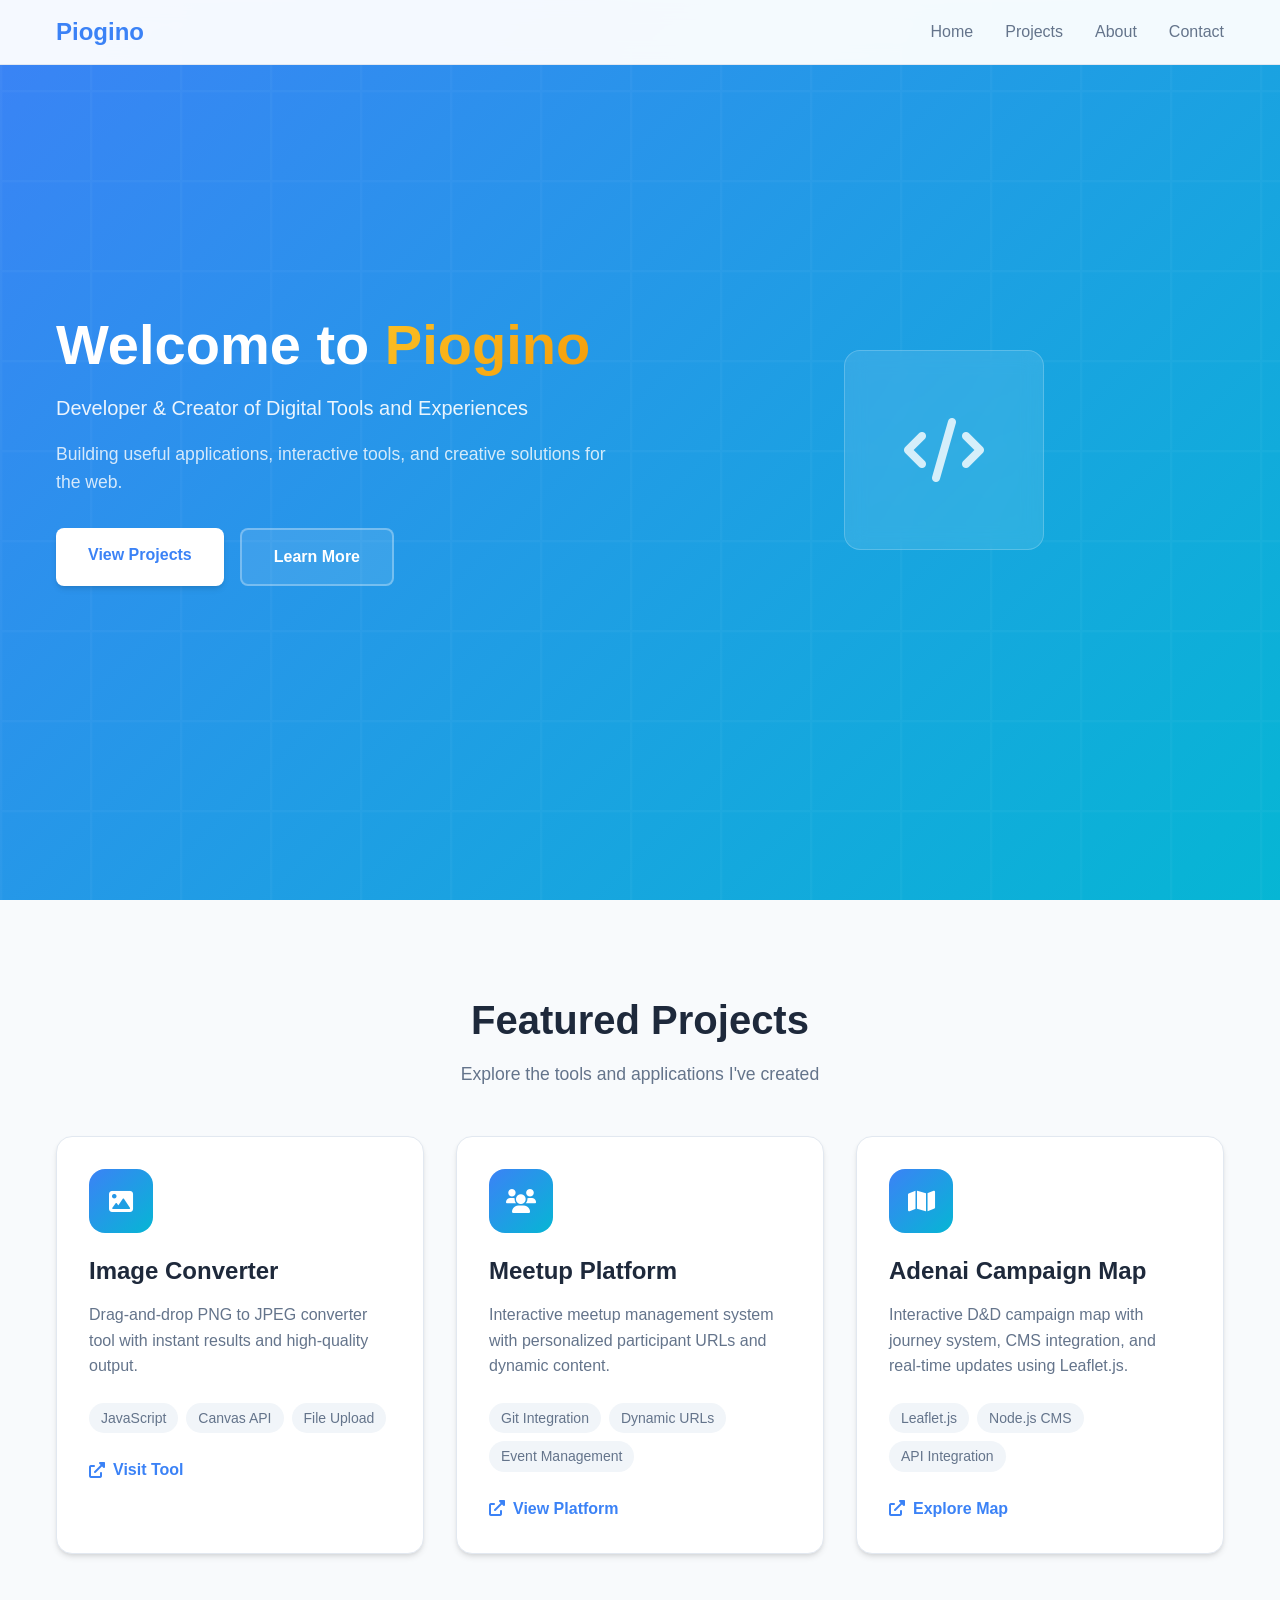
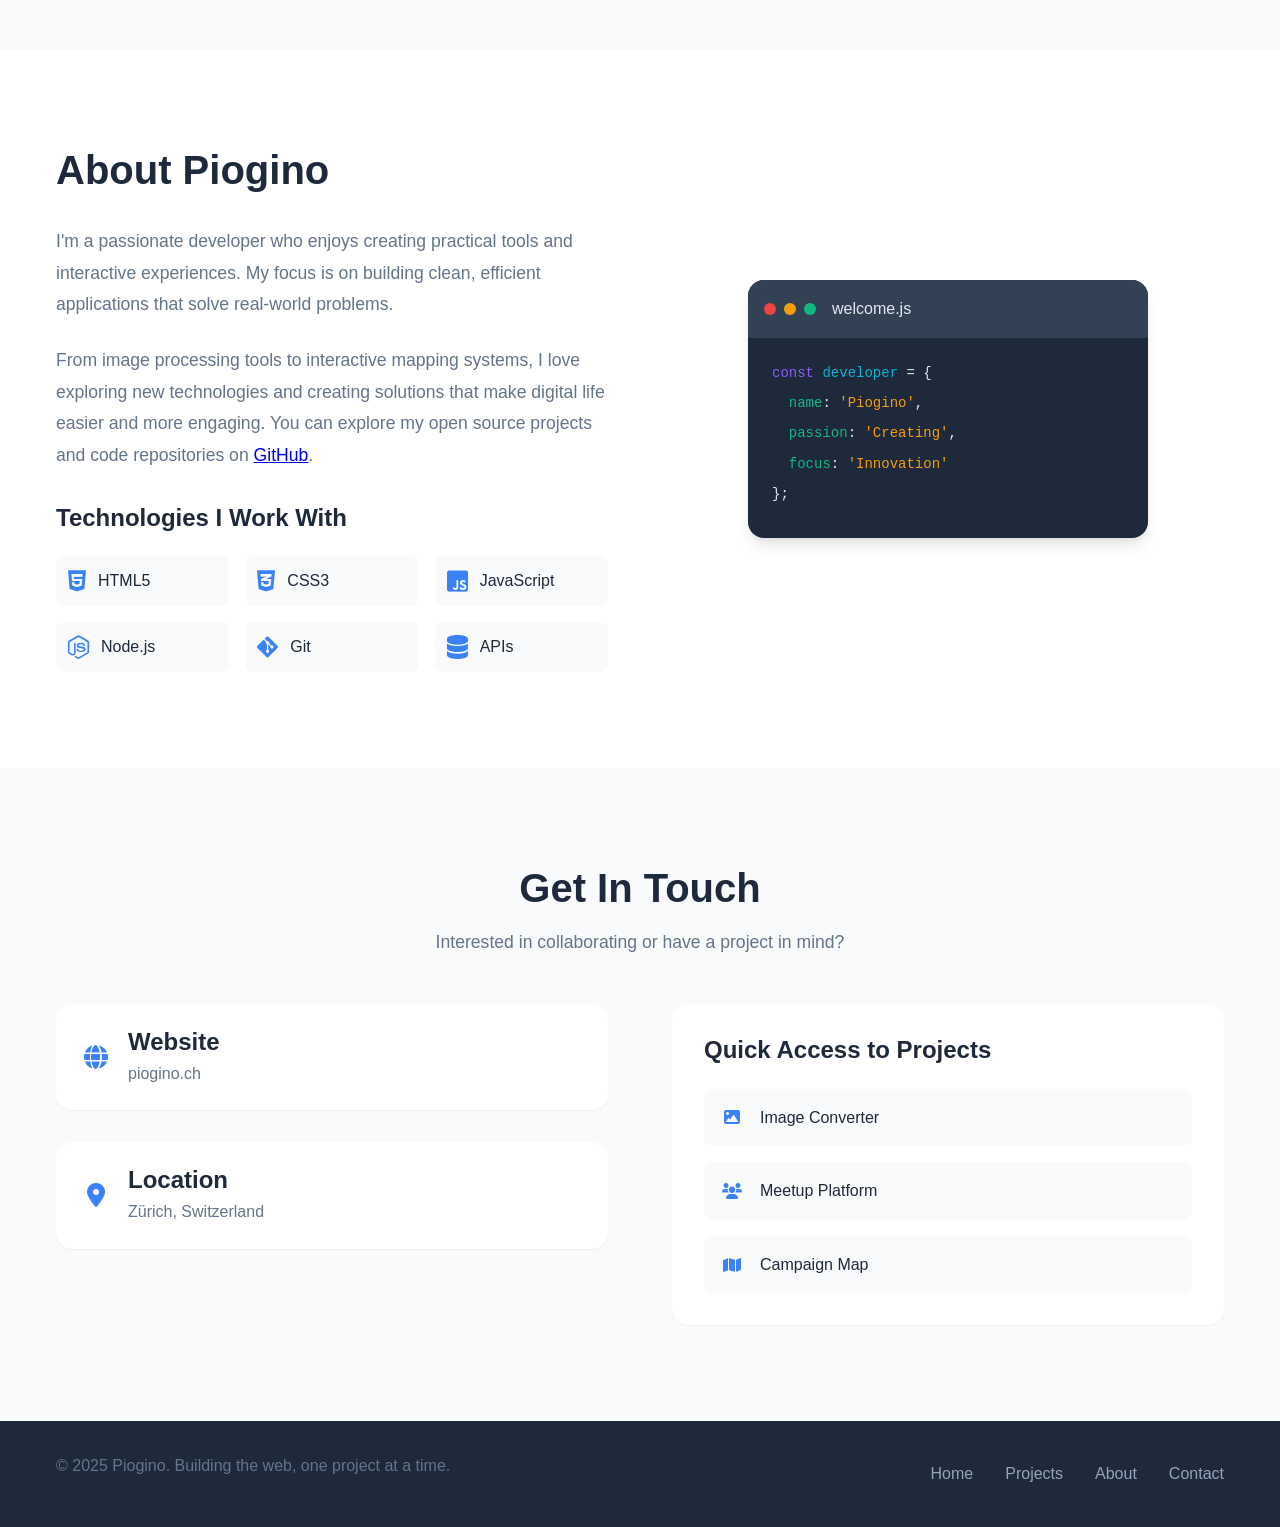
==== index.html @ 2c54a29f "Add initial personal portfolio website Added index.html, style.css, and scripts.js to create a respo" ====
<!DOCTYPE html>
<html lang="en">
<head>
    <meta charset="UTF-8">
    <meta name="viewport" content="width=device-width, initial-scale=1.0">
    <title>Piogino - Developer & Creator</title>
    <link rel="stylesheet" href="style.css">
    <link href="https://cdnjs.cloudflare.com/ajax/libs/font-awesome/6.0.0/css/all.min.css" rel="stylesheet">
</head>
<body>
    <!-- Navigation -->
    <nav class="navbar">
        <div class="nav-container">
            <div class="nav-logo">
                <a href="#home">Piogino</a>
            </div>
            <div class="nav-menu" id="nav-menu">
                <a href="#home" class="nav-link">Home</a>
                <a href="#projects" class="nav-link">Projects</a>
                <a href="#about" class="nav-link">About</a>
                <a href="#contact" class="nav-link">Contact</a>
            </div>
            <div class="nav-toggle" id="nav-toggle">
                <span class="bar"></span>
                <span class="bar"></span>
                <span class="bar"></span>
            </div>
        </div>
    </nav>

    <!-- Hero Section -->
    <section id="home" class="hero">
        <div class="hero-container">
            <div class="hero-content">
                <h1 class="hero-title">
                    Welcome to <span class="highlight">Piogino</span>
                </h1>
                <p class="hero-subtitle">
                    Developer & Creator of Digital Tools and Experiences
                </p>
                <p class="hero-description">
                    Building useful applications, interactive tools, and creative solutions for the web.
                </p>
                <div class="hero-buttons">
                    <a href="#projects" class="btn-primary">View Projects</a>
                    <a href="#about" class="btn-secondary">Learn More</a>
                </div>
            </div>
            <div class="hero-visual">
                <div class="floating-card">
                    <i class="fas fa-code"></i>
                </div>
            </div>
        </div>
    </section>

    <!-- Projects Section -->
    <section id="projects" class="projects">
        <div class="container">
            <h2 class="section-title">Featured Projects</h2>
            <p class="section-subtitle">Explore the tools and applications I've created</p>
            
            <div class="projects-grid">
                <!-- Image Converter -->
                <div class="project-card">
                    <div class="project-icon">
                        <i class="fas fa-image"></i>
                    </div>
                    <h3>Image Converter</h3>
                    <p>Drag-and-drop PNG to JPEG converter tool with instant results and high-quality output.</p>
                    <div class="project-tags">
                        <span class="tag">JavaScript</span>
                        <span class="tag">Canvas API</span>
                        <span class="tag">File Upload</span>
                    </div>
                    <div class="project-links">
                        <a href="https://converter.piogino.ch" target="_blank" class="project-link">
                            <i class="fas fa-external-link-alt"></i> Visit Tool
                        </a>
                    </div>
                </div>

                <!-- Meetup Platform -->
                <div class="project-card">
                    <div class="project-icon">
                        <i class="fas fa-users"></i>
                    </div>
                    <h3>Meetup Platform</h3>
                    <p>Interactive meetup management system with personalized participant URLs and dynamic content.</p>
                    <div class="project-tags">
                        <span class="tag">Git Integration</span>
                        <span class="tag">Dynamic URLs</span>
                        <span class="tag">Event Management</span>
                    </div>
                    <div class="project-links">
                        <a href="https://meetup.piogino.ch" target="_blank" class="project-link">
                            <i class="fas fa-external-link-alt"></i> View Platform
                        </a>
                    </div>
                </div>

                <!-- D&D Campaign Map -->
                <div class="project-card">
                    <div class="project-icon">
                        <i class="fas fa-map"></i>
                    </div>
                    <h3>Adenai Campaign Map</h3>
                    <p>Interactive D&D campaign map with journey system, CMS integration, and real-time updates using Leaflet.js.</p>
                    <div class="project-tags">
                        <span class="tag">Leaflet.js</span>
                        <span class="tag">Node.js CMS</span>
                        <span class="tag">API Integration</span>
                    </div>
                    <div class="project-links">
                        <a href="https://adenai.piogino.ch" target="_blank" class="project-link">
                            <i class="fas fa-external-link-alt"></i> Explore Map
                        </a>
                    </div>
                </div>
            </div>
        </div>
    </section>

    <!-- About Section -->
    <section id="about" class="about">
        <div class="container">
            <div class="about-content">
                <div class="about-text">
                    <h2>About Piogino</h2>
                    <p>
                        I'm a passionate developer who enjoys creating practical tools and interactive experiences. 
                        My focus is on building clean, efficient applications that solve real-world problems.
                    </p>
                    <p>
                        From image processing tools to interactive mapping systems, I love exploring new technologies 
                        and creating solutions that make digital life easier and more engaging. You can explore my 
                        open source projects and code repositories on <a href="https://github.com/piosteiner" target="_blank" class="inline-link">GitHub</a>.
                    </p>
                    
                    <div class="skills">
                        <h3>Technologies I Work With</h3>
                        <div class="skills-grid">
                            <div class="skill-item">
                                <i class="fab fa-html5"></i>
                                <span>HTML5</span>
                            </div>
                            <div class="skill-item">
                                <i class="fab fa-css3-alt"></i>
                                <span>CSS3</span>
                            </div>
                            <div class="skill-item">
                                <i class="fab fa-js-square"></i>
                                <span>JavaScript</span>
                            </div>
                            <div class="skill-item">
                                <i class="fab fa-node-js"></i>
                                <span>Node.js</span>
                            </div>
                            <div class="skill-item">
                                <i class="fab fa-git-alt"></i>
                                <span>Git</span>
                            </div>
                            <div class="skill-item">
                                <i class="fas fa-database"></i>
                                <span>APIs</span>
                            </div>
                        </div>
                    </div>
                </div>
                <div class="about-visual">
                    <div class="code-preview">
                        <div class="code-header">
                            <div class="code-dots">
                                <span></span>
                                <span></span>
                                <span></span>
                            </div>
                            <div class="code-title">welcome.js</div>
                        </div>
                        <div class="code-content">
                            <div class="code-line">
                                <span class="code-keyword">const</span> 
                                <span class="code-variable">developer</span> = {
                            </div>
                            <div class="code-line">
                                &nbsp;&nbsp;<span class="code-property">name</span>: <span class="code-string">'Piogino'</span>,
                            </div>
                            <div class="code-line">
                                &nbsp;&nbsp;<span class="code-property">passion</span>: <span class="code-string">'Creating'</span>,
                            </div>
                            <div class="code-line">
                                &nbsp;&nbsp;<span class="code-property">focus</span>: <span class="code-string">'Innovation'</span>
                            </div>
                            <div class="code-line">
                                };
                            </div>
                        </div>
                    </div>
                </div>
            </div>
        </div>
    </section>

    <!-- Contact Section -->
    <section id="contact" class="contact">
        <div class="container">
            <h2 class="section-title">Get In Touch</h2>
            <p class="section-subtitle">Interested in collaborating or have a project in mind?</p>
            
            <div class="contact-content">
                <div class="contact-info">
                    <div class="contact-item">
                        <i class="fas fa-globe"></i>
                        <div>
                            <h3>Website</h3>
                            <p>piogino.ch</p>
                        </div>
                    </div>
                    <div class="contact-item">
                        <i class="fas fa-map-marker-alt"></i>
                        <div>
                            <h3>Location</h3>
                            <p>Zürich, Switzerland</p>
                        </div>
                    </div>
                </div>
                
                <div class="project-showcase">
                    <h3>Quick Access to Projects</h3>
                    <div class="quick-links">
                        <a href="https://converter.piogino.ch" target="_blank" class="quick-link">
                            <i class="fas fa-image"></i>
                            Image Converter
                        </a>
                        <a href="https://meetup.piogino.ch" target="_blank" class="quick-link">
                            <i class="fas fa-users"></i>
                            Meetup Platform
                        </a>
                        <a href="https://adenai.piogino.ch" target="_blank" class="quick-link">
                            <i class="fas fa-map"></i>
                            Campaign Map
                        </a>
                    </div>
                </div>
            </div>
        </div>
    </section>

    <!-- Footer -->
    <footer class="footer">
        <div class="container">
            <div class="footer-content">
                <div class="footer-text">
                    <p>&copy; 2025 Piogino. Building the web, one project at a time.</p>
                </div>
                <div class="footer-links">
                    <a href="#home">Home</a>
                    <a href="#projects">Projects</a>
                    <a href="#about">About</a>
                    <a href="#contact">Contact</a>
                </div>
            </div>
        </div>
    </footer>

    <script src="script.js"></script>
</body>
</html>
---- style.css ----
/* Reset and Base Styles */
* {
    margin: 0;
    padding: 0;
    box-sizing: border-box;
}

:root {
    --primary-color: #3b82f6;
    --primary-dark: #2563eb;
    --secondary-color: #64748b;
    --accent-color: #06b6d4;
    --text-primary: #1e293b;
    --text-secondary: #64748b;
    --text-light: #94a3b8;
    --bg-primary: #ffffff;
    --bg-secondary: #f8fafc;
    --bg-accent: #f1f5f9;
    --border-color: #e2e8f0;
    --shadow-sm: 0 1px 2px 0 rgb(0 0 0 / 0.05);
    --shadow-md: 0 4px 6px -1px rgb(0 0 0 / 0.1), 0 2px 4px -2px rgb(0 0 0 / 0.1);
    --shadow-lg: 0 10px 15px -3px rgb(0 0 0 / 0.1), 0 4px 6px -4px rgb(0 0 0 / 0.1);
    --gradient-primary: linear-gradient(135deg, #3b82f6, #06b6d4);
    --gradient-card: linear-gradient(135deg, #f8fafc, #ffffff);
}

body {
    font-family: 'Inter', -apple-system, BlinkMacSystemFont, 'Segoe UI', Roboto, sans-serif;
    line-height: 1.6;
    color: var(--text-primary);
    background-color: var(--bg-primary);
}

.container {
    max-width: 1200px;
    margin: 0 auto;
    padding: 0 1rem;
}

/* Typography */
h1, h2, h3 {
    font-weight: 700;
    line-height: 1.2;
}

h1 {
    font-size: 3rem;
    margin-bottom: 1rem;
}

h2 {
    font-size: 2.5rem;
    margin-bottom: 0.75rem;
}

h3 {
    font-size: 1.5rem;
    margin-bottom: 0.5rem;
}

p {
    color: var(--text-secondary);
    margin-bottom: 1rem;
}

/* Navigation */
.navbar {
    position: fixed;
    top: 0;
    width: 100%;
    background: rgba(255, 255, 255, 0.95);
    backdrop-filter: blur(10px);
    border-bottom: 1px solid var(--border-color);
    z-index: 1000;
    transition: all 0.3s ease;
}

.nav-container {
    max-width: 1200px;
    margin: 0 auto;
    padding: 0 1rem;
    display: flex;
    justify-content: space-between;
    align-items: center;
    height: 4rem;
}

.nav-logo a {
    font-size: 1.5rem;
    font-weight: 700;
    color: var(--primary-color);
    text-decoration: none;
}

.nav-menu {
    display: flex;
    gap: 2rem;
}

.nav-link {
    color: var(--text-secondary);
    text-decoration: none;
    font-weight: 500;
    transition: color 0.3s ease;
    position: relative;
}

.nav-link:hover {
    color: var(--primary-color);
}

.nav-link::after {
    content: '';
    position: absolute;
    bottom: -0.5rem;
    left: 0;
    width: 0;
    height: 2px;
    background: var(--primary-color);
    transition: width 0.3s ease;
}

.nav-link:hover::after {
    width: 100%;
}

.nav-toggle {
    display: none;
    flex-direction: column;
    cursor: pointer;
}

.bar {
    width: 25px;
    height: 3px;
    background: var(--text-primary);
    margin: 3px 0;
    transition: 0.3s;
}

/* Hero Section */
.hero {
    min-height: 100vh;
    display: flex;
    align-items: center;
    background: var(--gradient-primary);
    color: white;
    overflow: hidden;
    position: relative;
}

.hero::before {
    content: '';
    position: absolute;
    top: 0;
    left: 0;
    right: 0;
    bottom: 0;
    background: url('data:image/svg+xml,<svg xmlns="http://www.w3.org/2000/svg" viewBox="0 0 100 100"><defs><pattern id="grid" width="10" height="10" patternUnits="userSpaceOnUse"><path d="M 10 0 L 0 0 0 10" fill="none" stroke="rgba(255,255,255,0.1)" stroke-width="0.5"/></pattern></defs><rect width="100" height="100" fill="url(%23grid)"/></svg>');
    opacity: 0.3;
}

.hero-container {
    max-width: 1200px;
    margin: 0 auto;
    padding: 0 1rem;
    display: grid;
    grid-template-columns: 1fr 1fr;
    gap: 3rem;
    align-items: center;
    position: relative;
    z-index: 1;
}

.hero-content {
    animation: slideInLeft 1s ease-out;
}

.hero-title {
    font-size: 3.5rem;
    margin-bottom: 1rem;
    line-height: 1.1;
}

.highlight {
    background: linear-gradient(135deg, #fbbf24, #f59e0b);
    -webkit-background-clip: text;
    -webkit-text-fill-color: transparent;
    background-clip: text;
}

.hero-subtitle {
    font-size: 1.25rem;
    margin-bottom: 1rem;
    color: rgba(255, 255, 255, 0.9);
}

.hero-description {
    font-size: 1.1rem;
    margin-bottom: 2rem;
    color: rgba(255, 255, 255, 0.8);
}

.hero-buttons {
    display: flex;
    gap: 1rem;
    flex-wrap: wrap;
}

.btn-primary,
.btn-secondary {
    padding: 0.875rem 2rem;
    border-radius: 0.5rem;
    text-decoration: none;
    font-weight: 600;
    transition: all 0.3s ease;
    display: inline-block;
}

.btn-primary {
    background: white;
    color: var(--primary-color);
    box-shadow: var(--shadow-md);
}

.btn-primary:hover {
    transform: translateY(-2px);
    box-shadow: var(--shadow-lg);
}

.btn-secondary {
    background: rgba(255, 255, 255, 0.1);
    color: white;
    border: 2px solid rgba(255, 255, 255, 0.3);
}

.btn-secondary:hover {
    background: rgba(255, 255, 255, 0.2);
    border-color: rgba(255, 255, 255, 0.5);
}

.hero-visual {
    display: flex;
    justify-content: center;
    align-items: center;
    animation: slideInRight 1s ease-out;
}

.floating-card {
    width: 200px;
    height: 200px;
    background: rgba(255, 255, 255, 0.1);
    border-radius: 1rem;
    display: flex;
    align-items: center;
    justify-content: center;
    backdrop-filter: blur(10px);
    border: 1px solid rgba(255, 255, 255, 0.2);
    animation: float 3s ease-in-out infinite;
}

.floating-card i {
    font-size: 4rem;
    color: rgba(255, 255, 255, 0.8);
}

/* Projects Section */
.projects {
    padding: 6rem 0;
    background: var(--bg-secondary);
}

.section-title {
    text-align: center;
    color: var(--text-primary);
    margin-bottom: 1rem;
}

.section-subtitle {
    text-align: center;
    font-size: 1.1rem;
    color: var(--text-secondary);
    margin-bottom: 3rem;
}

.projects-grid {
    display: grid;
    grid-template-columns: repeat(auto-fit, minmax(350px, 1fr));
    gap: 2rem;
    margin-top: 3rem;
}

.project-card {
    background: var(--bg-primary);
    border-radius: 1rem;
    padding: 2rem;
    box-shadow: var(--shadow-md);
    transition: all 0.3s ease;
    border: 1px solid var(--border-color);
}

.project-card:hover {
    transform: translateY(-5px);
    box-shadow: var(--shadow-lg);
}

.project-icon {
    width: 4rem;
    height: 4rem;
    background: var(--gradient-primary);
    border-radius: 1rem;
    display: flex;
    align-items: center;
    justify-content: center;
    margin-bottom: 1.5rem;
}

.project-icon i {
    font-size: 1.5rem;
    color: white;
}

.project-card h3 {
    color: var(--text-primary);
    margin-bottom: 1rem;
}

.project-card p {
    margin-bottom: 1.5rem;
    line-height: 1.6;
}

.project-tags {
    display: flex;
    flex-wrap: wrap;
    gap: 0.5rem;
    margin-bottom: 1.5rem;
}

.tag {
    background: var(--bg-accent);
    color: var(--text-secondary);
    padding: 0.25rem 0.75rem;
    border-radius: 1rem;
    font-size: 0.875rem;
    font-weight: 500;
}

.project-links {
    display: flex;
    gap: 1rem;
}

.project-link {
    color: var(--primary-color);
    text-decoration: none;
    font-weight: 600;
    display: flex;
    align-items: center;
    gap: 0.5rem;
    transition: color 0.3s ease;
}

.project-link:hover {
    color: var(--primary-dark);
}

/* About Section */
.about {
    padding: 6rem 0;
    background: var(--bg-primary);
}

.about-content {
    display: grid;
    grid-template-columns: 1fr 1fr;
    gap: 4rem;
    align-items: center;
}

.about-text h2 {
    color: var(--text-primary);
    margin-bottom: 2rem;
}

.about-text p {
    font-size: 1.1rem;
    line-height: 1.8;
    margin-bottom: 1.5rem;
}

.skills {
    margin-top: 2rem;
}

.skills h3 {
    color: var(--text-primary);
    margin-bottom: 1.5rem;
}

.skills-grid {
    display: grid;
    grid-template-columns: repeat(3, 1fr);
    gap: 1rem;
}

.skill-item {
    display: flex;
    align-items: center;
    gap: 0.75rem;
    padding: 0.75rem;
    background: var(--bg-secondary);
    border-radius: 0.5rem;
    transition: all 0.3s ease;
}

.skill-item:hover {
    background: var(--bg-accent);
    transform: translateY(-2px);
}

.skill-item i {
    font-size: 1.5rem;
    color: var(--primary-color);
}

.skill-item span {
    font-weight: 500;
    color: var(--text-primary);
}

.about-visual {
    display: flex;
    justify-content: center;
}

.code-preview {
    background: #1e293b;
    border-radius: 1rem;
    overflow: hidden;
    box-shadow: var(--shadow-lg);
    width: 100%;
    max-width: 400px;
}

.code-header {
    background: #334155;
    padding: 1rem;
    display: flex;
    align-items: center;
    gap: 1rem;
}

.code-dots {
    display: flex;
    gap: 0.5rem;
}

.code-dots span {
    width: 12px;
    height: 12px;
    border-radius: 50%;
    background: #64748b;
}

.code-dots span:nth-child(1) { background: #ef4444; }
.code-dots span:nth-child(2) { background: #f59e0b; }
.code-dots span:nth-child(3) { background: #10b981; }

.code-title {
    color: #e2e8f0;
    font-weight: 500;
}

.code-content {
    padding: 1.5rem;
    font-family: 'Monaco', 'Menlo', 'Ubuntu Mono', monospace;
    font-size: 0.875rem;
    line-height: 1.6;
}

.code-line {
    color: #e2e8f0;
    margin-bottom: 0.5rem;
}

.code-keyword { color: #8b5cf6; }
.code-variable { color: #06b6d4; }
.code-property { color: #10b981; }
.code-string { color: #f59e0b; }

/* Contact Section */
.contact {
    padding: 6rem 0;
    background: var(--bg-secondary);
}

.contact-content {
    display: grid;
    grid-template-columns: 1fr 1fr;
    gap: 4rem;
    margin-top: 3rem;
}

.contact-info {
    display: flex;
    flex-direction: column;
    gap: 2rem;
}

.contact-item {
    display: flex;
    align-items: center;
    gap: 1rem;
    padding: 1.5rem;
    background: var(--bg-primary);
    border-radius: 1rem;
    box-shadow: var(--shadow-sm);
}

.contact-item i {
    font-size: 1.5rem;
    color: var(--primary-color);
    width: 2rem;
    text-align: center;
}

.contact-item h3 {
    color: var(--text-primary);
    margin-bottom: 0.25rem;
}

.contact-item p {
    color: var(--text-secondary);
    margin: 0;
}

.project-showcase {
    background: var(--bg-primary);
    padding: 2rem;
    border-radius: 1rem;
    box-shadow: var(--shadow-sm);
}

.project-showcase h3 {
    color: var(--text-primary);
    margin-bottom: 1.5rem;
}

.quick-links {
    display: flex;
    flex-direction: column;
    gap: 1rem;
}

.quick-link {
    display: flex;
    align-items: center;
    gap: 1rem;
    padding: 1rem;
    background: var(--bg-secondary);
    border-radius: 0.5rem;
    text-decoration: none;
    color: var(--text-primary);
    font-weight: 500;
    transition: all 0.3s ease;
}

.quick-link:hover {
    background: var(--bg-accent);
    transform: translateX(5px);
}

.quick-link i {
    color: var(--primary-color);
    width: 1.5rem;
    text-align: center;
}

/* Footer */
.footer {
    background: var(--text-primary);
    color: white;
    padding: 2rem 0;
}

.footer-content {
    display: flex;
    justify-content: space-between;
    align-items: center;
    flex-wrap: wrap;
    gap: 1rem;
}

.footer-links {
    display: flex;
    gap: 2rem;
}

.footer-links a {
    color: var(--text-light);
    text-decoration: none;
    transition: color 0.3s ease;
}

.footer-links a:hover {
    color: white;
}

/* Animations */
@keyframes slideInLeft {
    from {
        opacity: 0;
        transform: translateX(-50px);
    }
    to {
        opacity: 1;
        transform: translateX(0);
    }
}

@keyframes slideInRight {
    from {
        opacity: 0;
        transform: translateX(50px);
    }
    to {
        opacity: 1;
        transform: translateX(0);
    }
}

@keyframes float {
    0%, 100% { transform: translateY(0px); }
    50% { transform: translateY(-20px); }
}

/* Responsive Design */
@media (max-width: 768px) {
    .nav-menu {
        position: fixed;
        left: -100%;
        top: 4rem;
        flex-direction: column;
        background-color: var(--bg-primary);
        width: 100%;
        text-align: center;
        transition: 0.3s;
        box-shadow: var(--shadow-md);
        padding: 2rem 0;
    }

    .nav-menu.active {
        left: 0;
    }

    .nav-toggle {
        display: flex;
    }

    .hero-container {
        grid-template-columns: 1fr;
        text-align: center;
        gap: 2rem;
    }

    .hero-title {
        font-size: 2.5rem;
    }

    .about-content {
        grid-template-columns: 1fr;
        gap: 2rem;
    }

    .contact-content {
        grid-template-columns: 1fr;
        gap: 2rem;
    }

    .skills-grid {
        grid-template-columns: repeat(2, 1fr);
    }

    .projects-grid {
        grid-template-columns: 1fr;
    }

    .footer-content {
        flex-direction: column;
        text-align: center;
    }

    h1 { font-size: 2rem; }
    h2 { font-size: 2rem; }
}

@media (max-width: 480px) {
    .hero-buttons {
        flex-direction: column;
        align-items: center;
    }

    .social-links {
        justify-content: center;
        margin-top: 1rem;
    }

    .btn-primary,
    .btn-secondary {
        width: 100%;
        text-align: center;
    }

    .skills-grid {
        grid-template-columns: 1fr;
    }
}
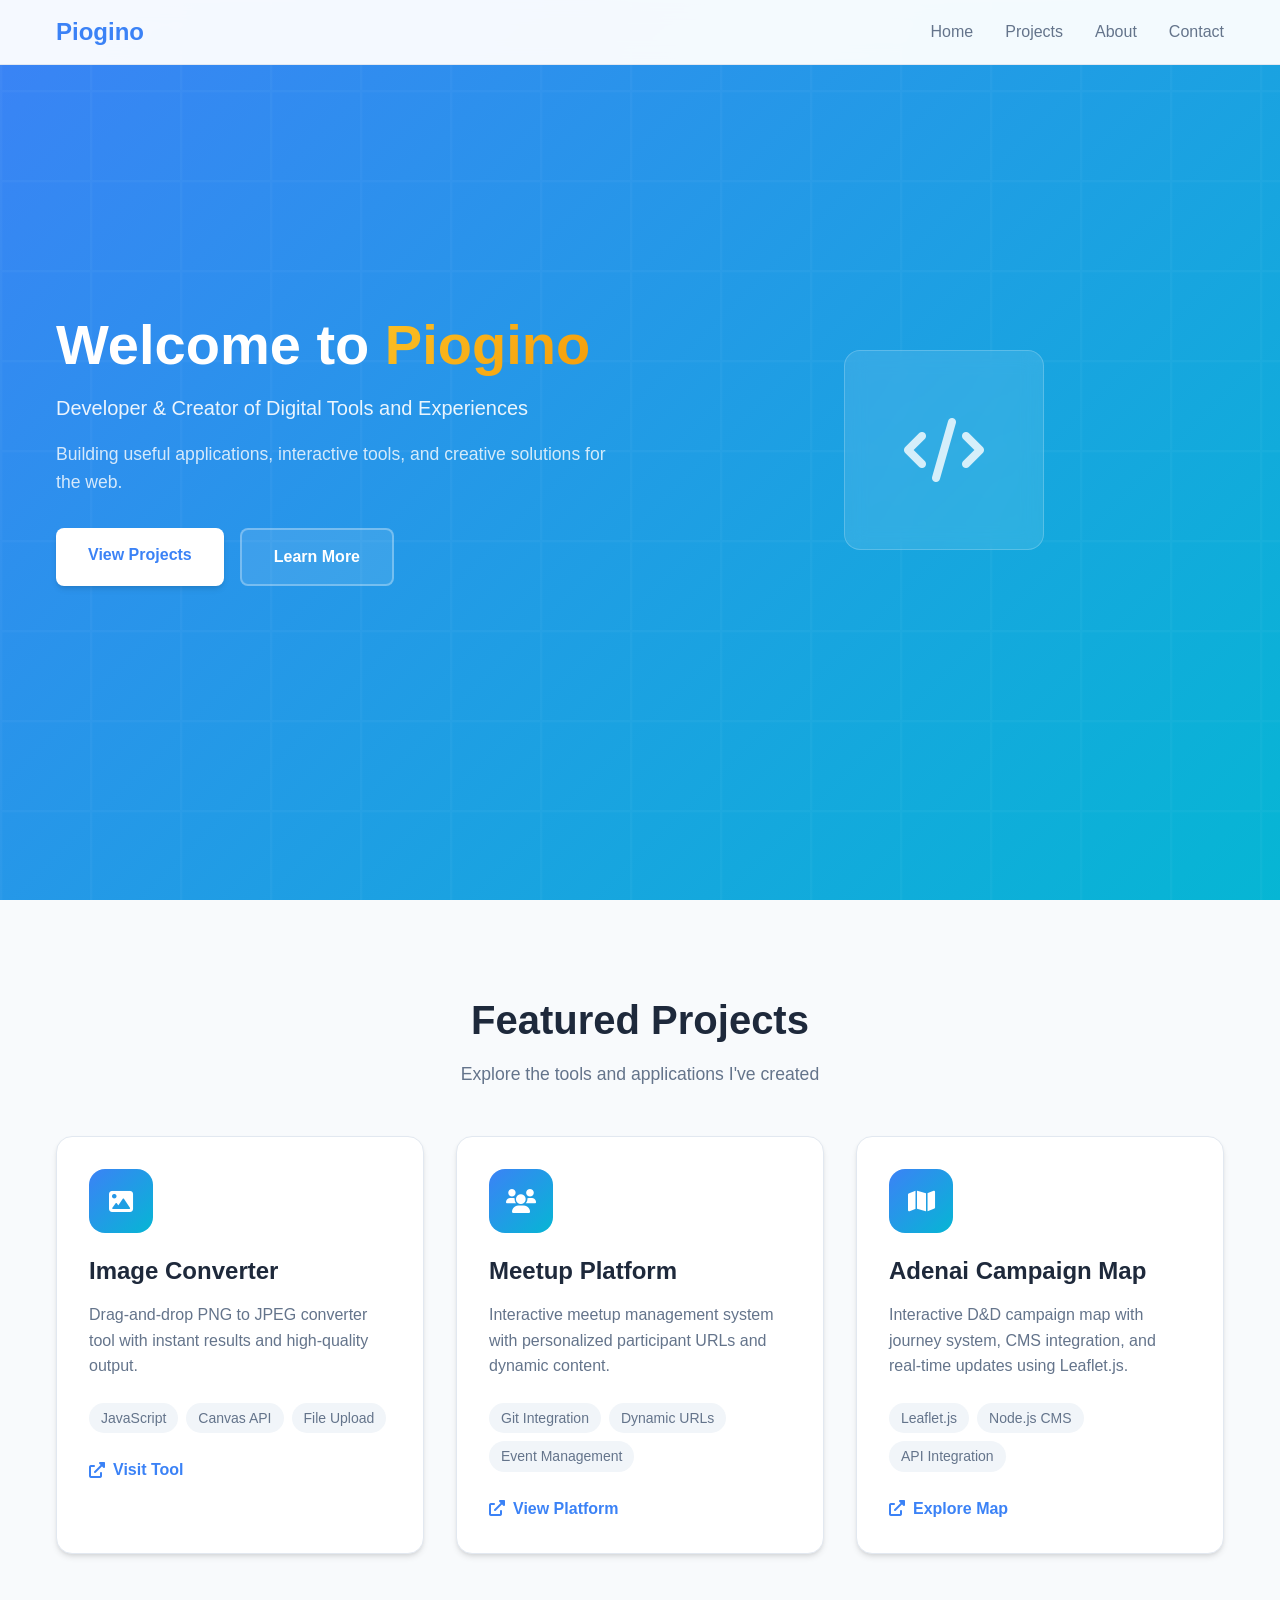
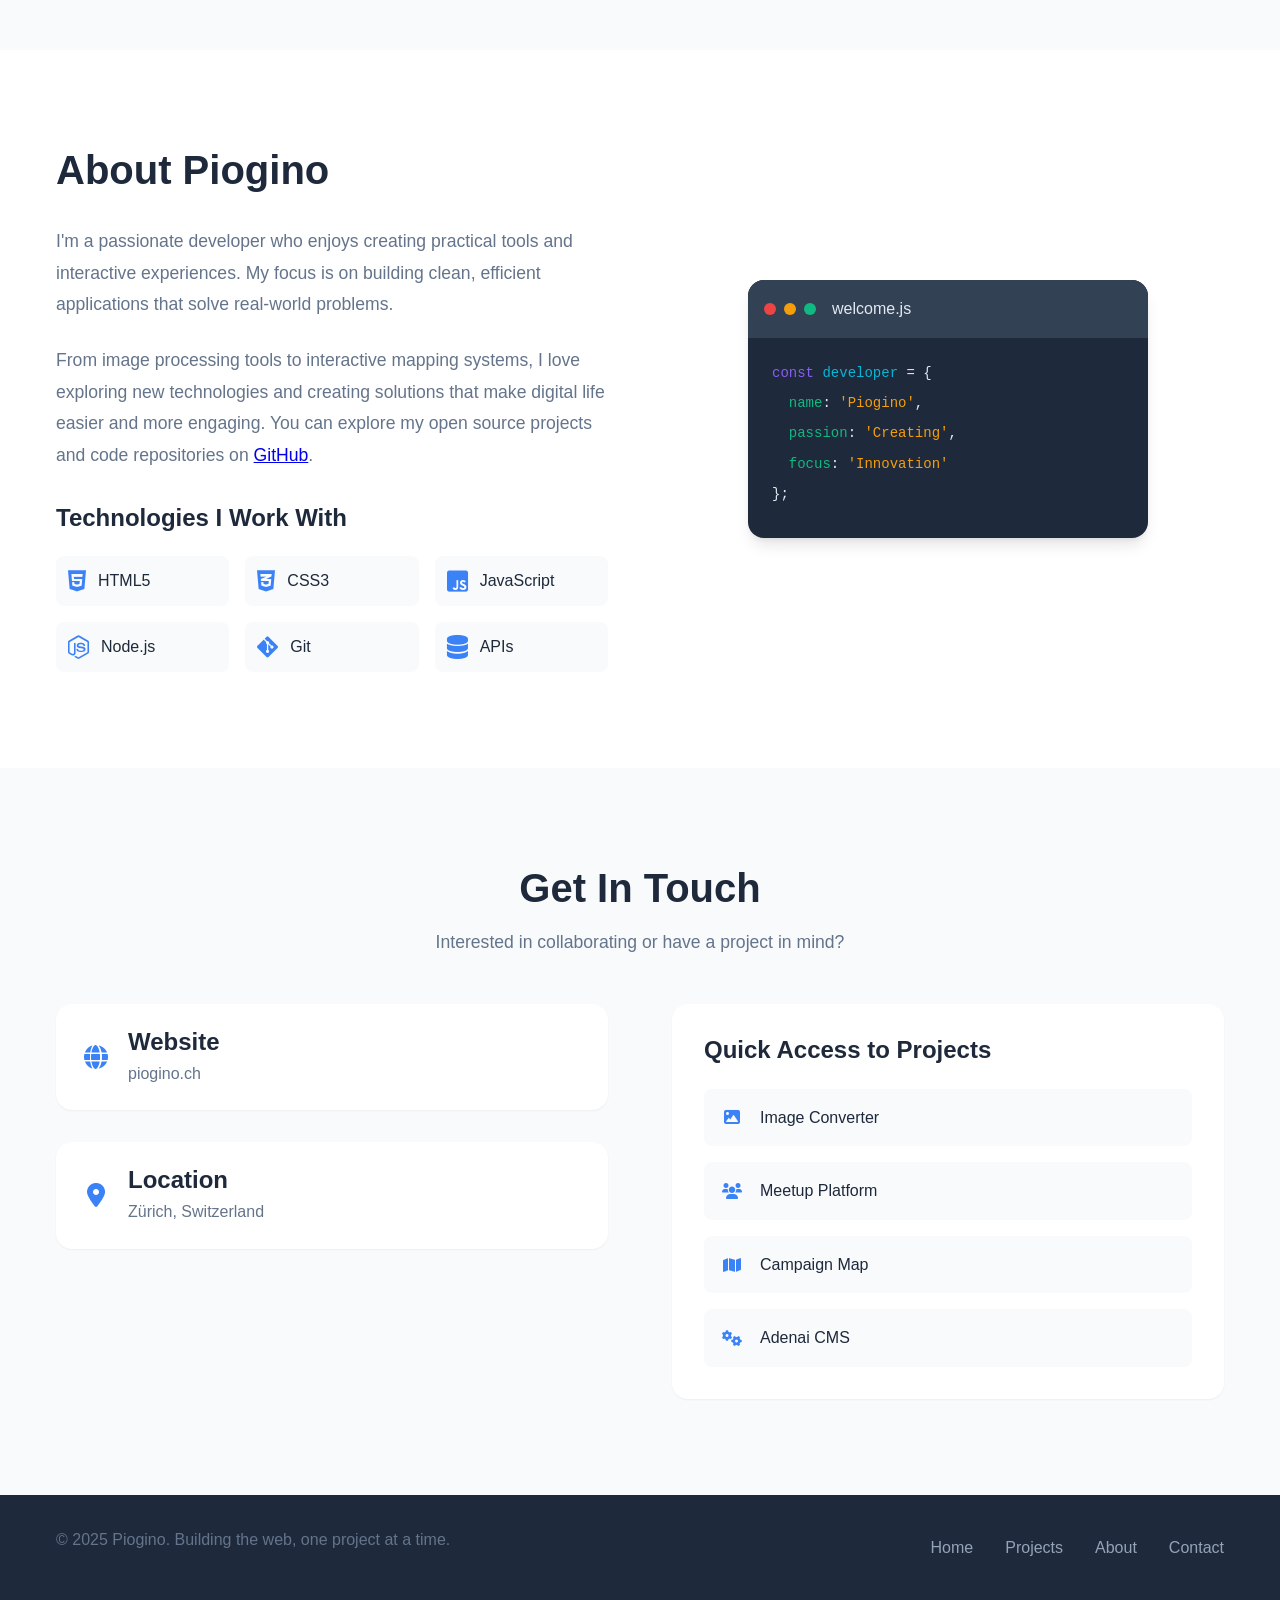
==== commit 6b6b8ed8: "Add Adenai CMS link and improve skills grid responsiveness Added a new quick link to Adenai CMS in t" ====
--- a/index.html
+++ b/index.html
@@ -240,6 +240,10 @@
                             <i class="fas fa-map"></i>
                             Campaign Map
                         </a>
+                        <a href="https://adenai-admin.piogino.ch" target="_blank" class="quick-link">
+                            <i class="fas fa-cogs"></i>
+                            Adenai CMS
+                        </a>
                     </div>
                 </div>
             </div>
--- a/style.css
+++ b/style.css
@@ -636,6 +636,12 @@
 }
 
 /* Responsive Design */
+@media (max-width: 1024px) {
+    .skills-grid {
+        grid-template-columns: repeat(3, 1fr);
+    }
+}
+
 @media (max-width: 768px) {
     .nav-menu {
         position: fixed;
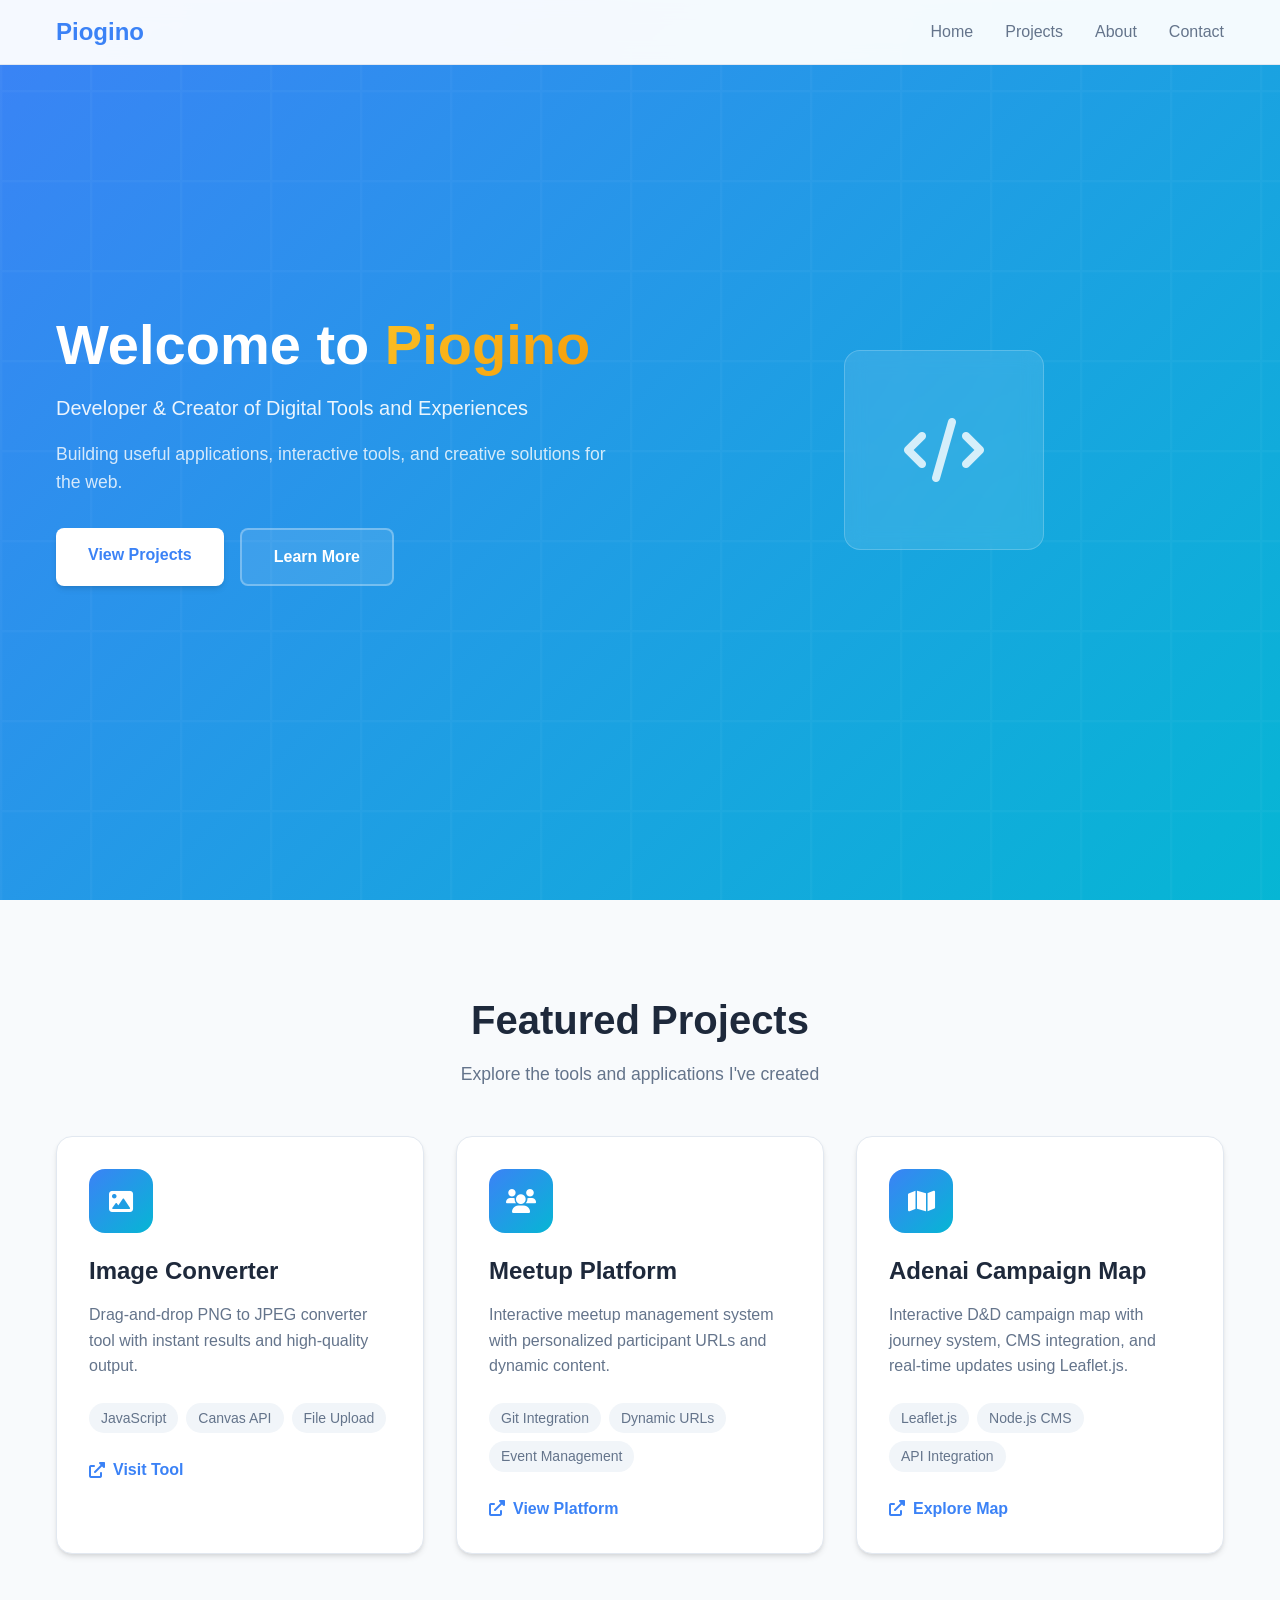
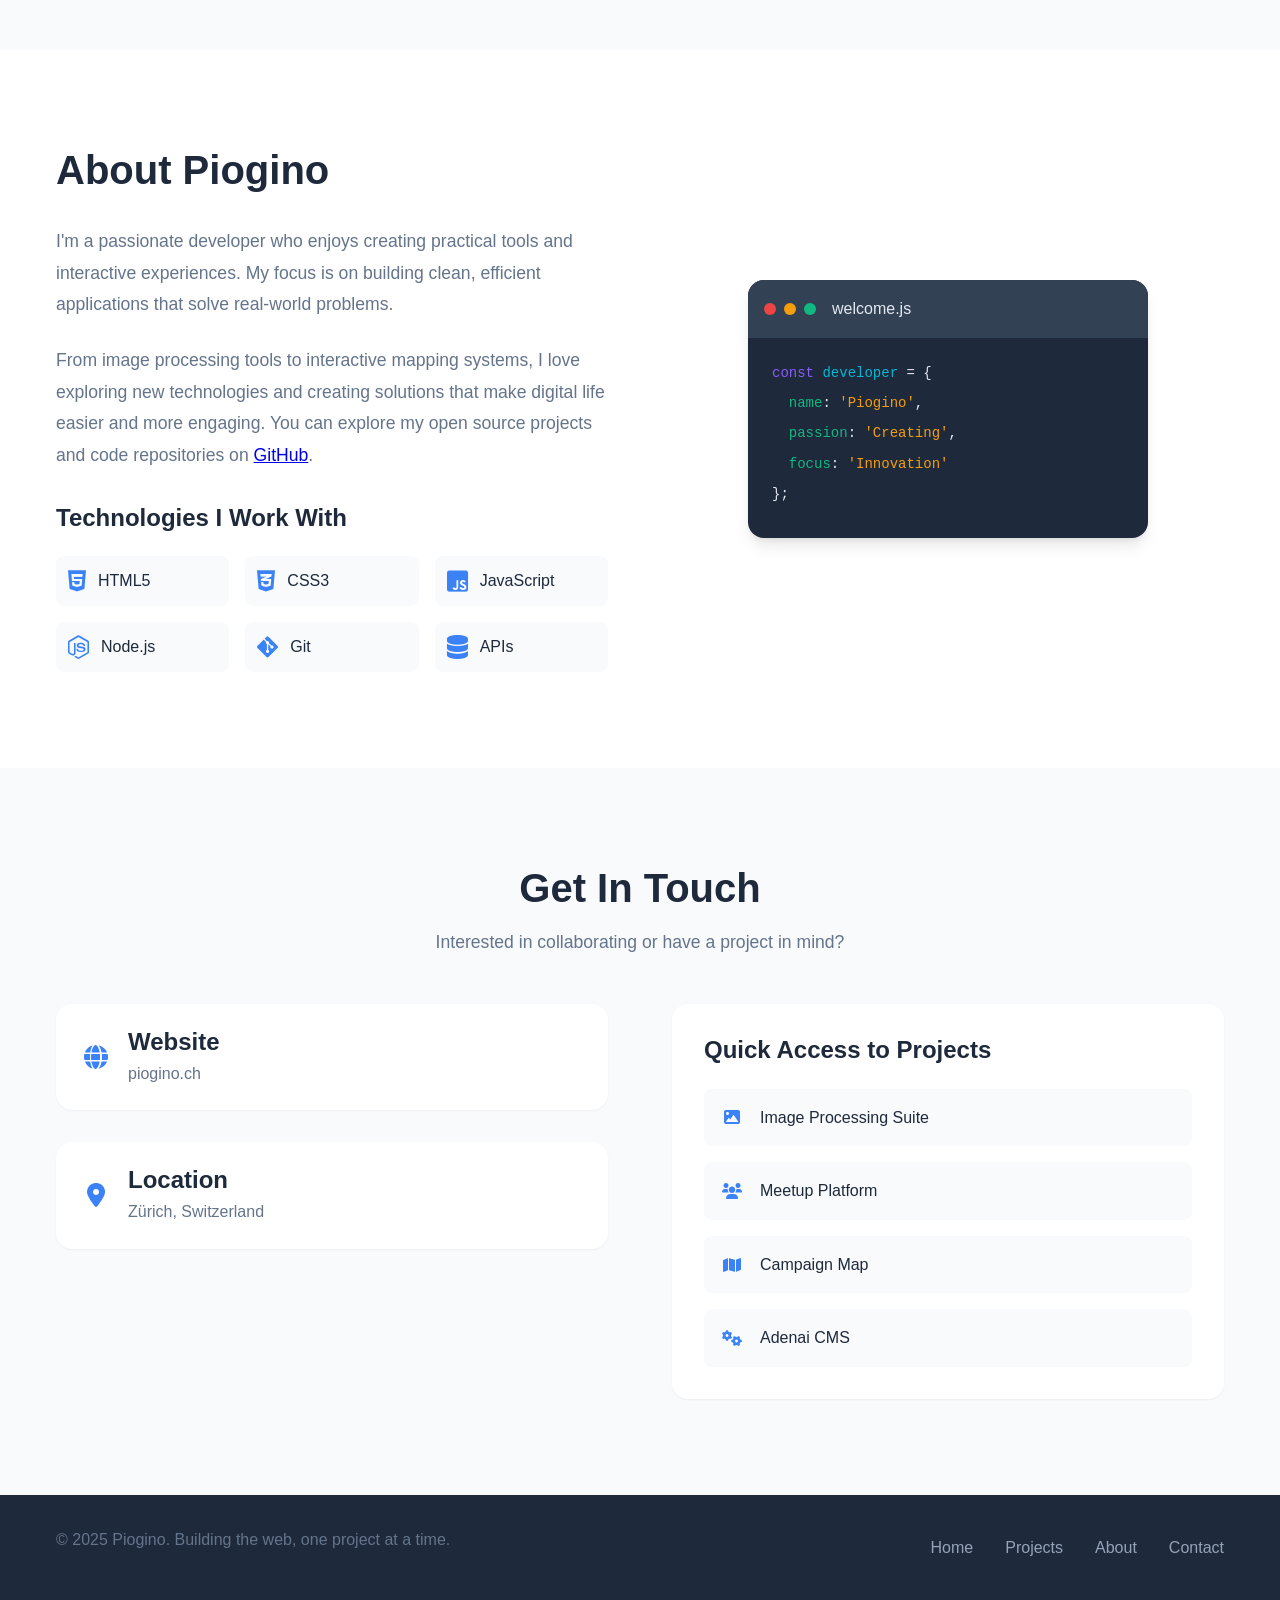
==== commit 7a8ae76f: "Update index.html" ====
--- a/index.html
+++ b/index.html
@@ -230,7 +230,7 @@
                     <div class="quick-links">
                         <a href="https://converter.piogino.ch" target="_blank" class="quick-link">
                             <i class="fas fa-image"></i>
-                            Image Converter
+                            Image Processing Suite
                         </a>
                         <a href="https://meetup.piogino.ch" target="_blank" class="quick-link">
                             <i class="fas fa-users"></i>
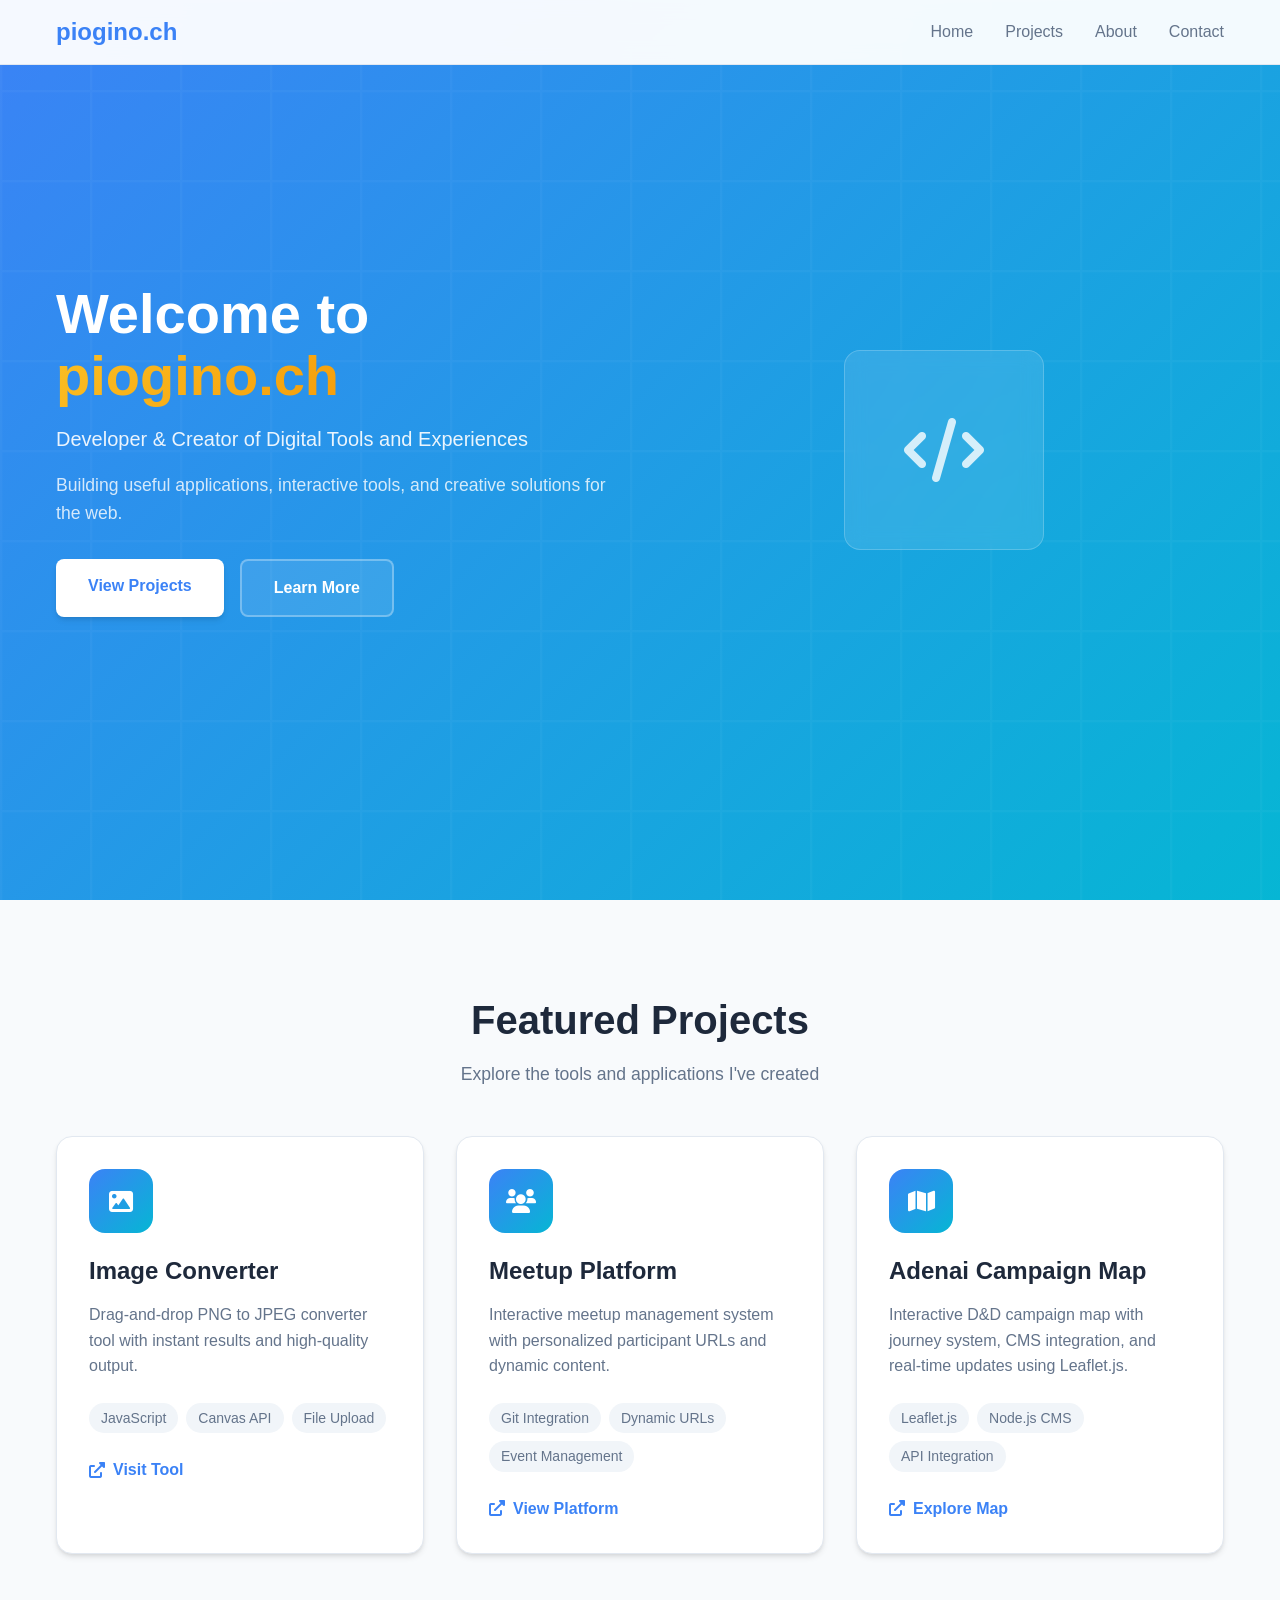
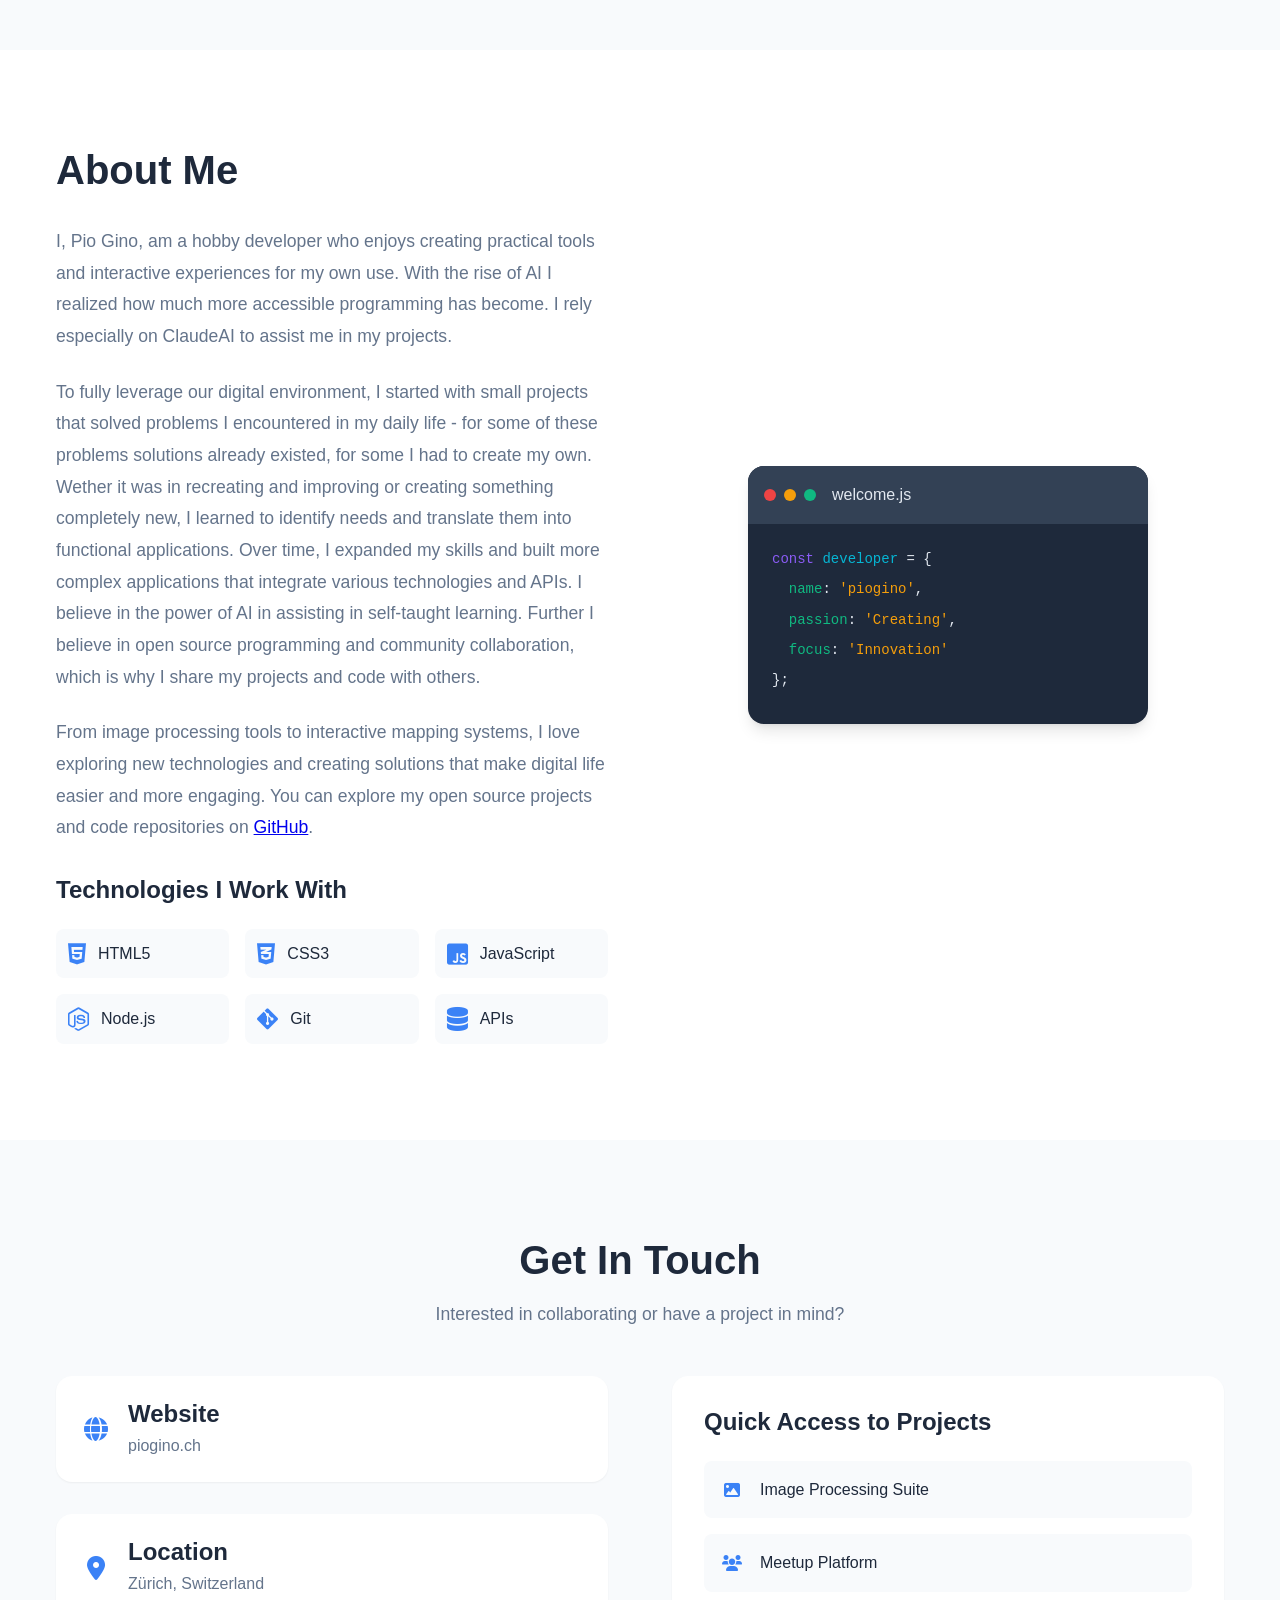
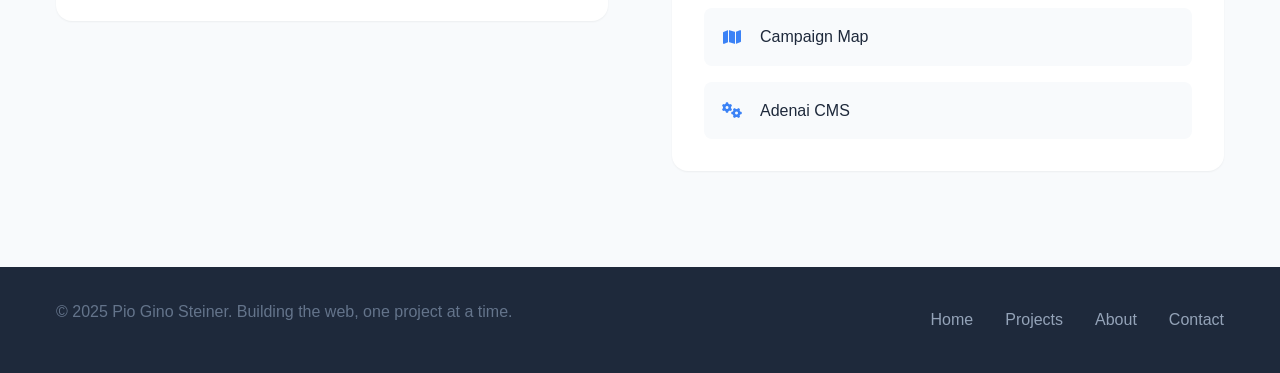
==== commit df04270d: "Update index.html" ====
--- a/index.html
+++ b/index.html
@@ -3,7 +3,7 @@
 <head>
     <meta charset="UTF-8">
     <meta name="viewport" content="width=device-width, initial-scale=1.0">
-    <title>Piogino - Developer & Creator</title>
+    <title>Pio Gino - Developer & Creator</title>
     <link rel="stylesheet" href="style.css">
     <link href="https://cdnjs.cloudflare.com/ajax/libs/font-awesome/6.0.0/css/all.min.css" rel="stylesheet">
 </head>
@@ -12,7 +12,7 @@
     <nav class="navbar">
         <div class="nav-container">
             <div class="nav-logo">
-                <a href="#home">Piogino</a>
+                <a href="#home">piogino.ch</a>
             </div>
             <div class="nav-menu" id="nav-menu">
                 <a href="#home" class="nav-link">Home</a>
@@ -33,7 +33,7 @@
         <div class="hero-container">
             <div class="hero-content">
                 <h1 class="hero-title">
-                    Welcome to <span class="highlight">Piogino</span>
+                    Welcome to <span class="highlight">piogino.ch</span>
                 </h1>
                 <p class="hero-subtitle">
                     Developer & Creator of Digital Tools and Experiences
@@ -126,10 +126,17 @@
         <div class="container">
             <div class="about-content">
                 <div class="about-text">
-                    <h2>About Piogino</h2>
+                    <h2>About Me</h2>
                     <p>
-                        I'm a passionate developer who enjoys creating practical tools and interactive experiences. 
-                        My focus is on building clean, efficient applications that solve real-world problems.
+                        I, Pio Gino, am a hobby developer who enjoys creating practical tools and interactive experiences for my own use. 
+                        With the rise of AI I realized how much more accessible programming has become. I rely especially on ClaudeAI to assist me in my projects.
+                    </p>
+                    <p>
+                       To fully leverage our digital environment, I started with small projects that solved problems I encountered in my daily life - for some of these problems solutions already existed, for some I had to create my own.
+                       Wether it was in recreating and improving or creating something completely new, I learned to identify needs and translate them into functional applications.
+                       Over time, I expanded my skills and built more complex applications that integrate various technologies and APIs.
+                       I believe in the power of AI in assisting in self-taught learning.
+                       Further I believe in open source programming and community collaboration, which is why I share my projects and code with others.
                     </p>
                     <p>
                         From image processing tools to interactive mapping systems, I love exploring new technologies 
@@ -183,7 +190,7 @@
                                 <span class="code-variable">developer</span> = {
                             </div>
                             <div class="code-line">
-                                &nbsp;&nbsp;<span class="code-property">name</span>: <span class="code-string">'Piogino'</span>,
+                                &nbsp;&nbsp;<span class="code-property">name</span>: <span class="code-string">'piogino'</span>,
                             </div>
                             <div class="code-line">
                                 &nbsp;&nbsp;<span class="code-property">passion</span>: <span class="code-string">'Creating'</span>,
@@ -255,7 +262,7 @@
         <div class="container">
             <div class="footer-content">
                 <div class="footer-text">
-                    <p>&copy; 2025 Piogino. Building the web, one project at a time.</p>
+                    <p>&copy; 2025 Pio Gino Steiner. Building the web, one project at a time.</p>
                 </div>
                 <div class="footer-links">
                     <a href="#home">Home</a>
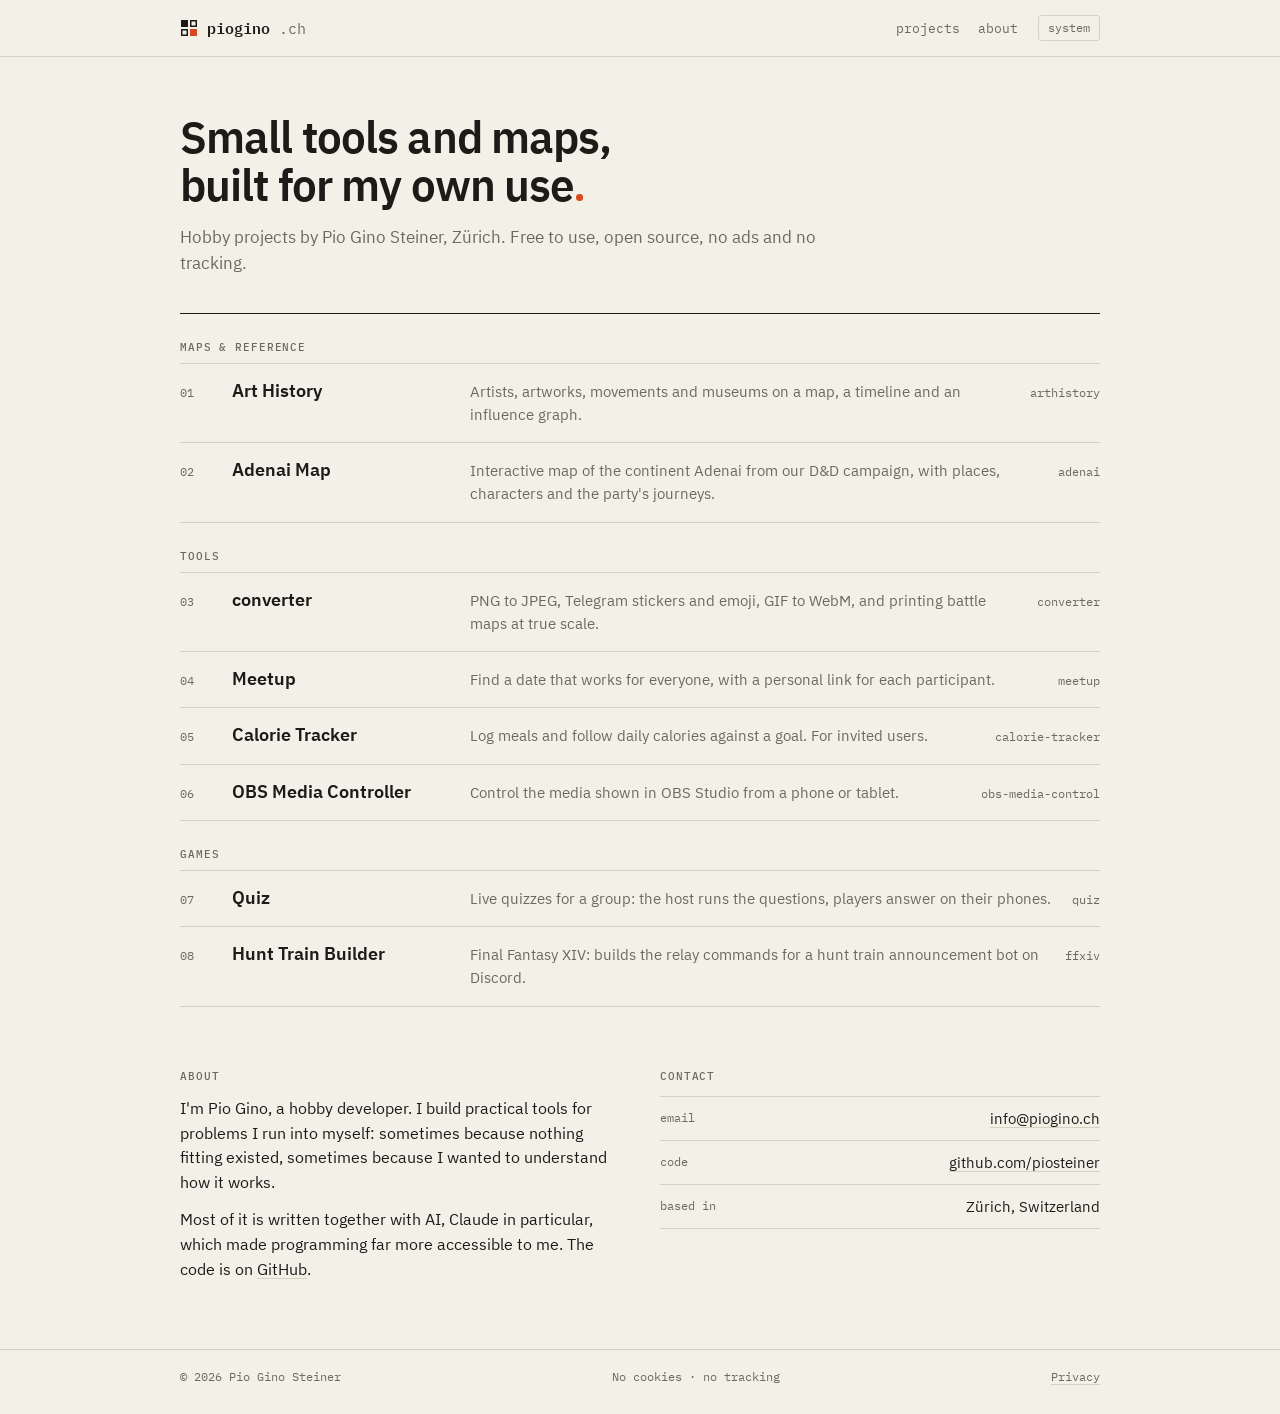
==== commit 81ba90b7: "Redesign site, list all projects, add privacy page Restyle in the converter.piogino.ch look with sel" ====
--- a/index.html
+++ b/index.html
@@ -1,279 +1,118 @@
-<!DOCTYPE html>
+<!doctype html>
 <html lang="en">
 <head>
-    <meta charset="UTF-8">
-    <meta name="viewport" content="width=device-width, initial-scale=1.0">
-    <title>Pio Gino - Developer & Creator</title>
-    <link rel="stylesheet" href="style.css">
-    <link href="https://cdnjs.cloudflare.com/ajax/libs/font-awesome/6.0.0/css/all.min.css" rel="stylesheet">
+  <meta charset="utf-8">
+  <meta name="viewport" content="width=device-width, initial-scale=1">
+  <title>piogino.ch</title>
+  <meta name="description" content="Pio Gino Steiner's hobby projects: art history map, D&amp;D campaign map, file converters, meetup planner and more.">
+  <link rel="canonical" href="https://piogino.ch/">
+  <link rel="icon" href="/assets/icon.svg" type="image/svg+xml">
+  <meta name="theme-color" content="#f3f0e8" media="(prefers-color-scheme: light)">
+  <meta name="theme-color" content="#151412" media="(prefers-color-scheme: dark)">
+  <link rel="stylesheet" href="/assets/site.css">
+  <script>try{var t=localStorage.getItem('preferred-theme');if(t==='light'||t==='dark')document.documentElement.dataset.theme=t}catch(e){}</script>
 </head>
 <body>
-    <!-- Navigation -->
-    <nav class="navbar">
-        <div class="nav-container">
-            <div class="nav-logo">
-                <a href="#home">piogino.ch</a>
-            </div>
-            <div class="nav-menu" id="nav-menu">
-                <a href="#home" class="nav-link">Home</a>
-                <a href="#projects" class="nav-link">Projects</a>
-                <a href="#about" class="nav-link">About</a>
-                <a href="#contact" class="nav-link">Contact</a>
-            </div>
-            <div class="nav-toggle" id="nav-toggle">
-                <span class="bar"></span>
-                <span class="bar"></span>
-                <span class="bar"></span>
-            </div>
-        </div>
-    </nav>
+  <header class="site-head">
+    <div class="wrap">
+      <a class="mark" href="/"><svg viewBox="0 0 18 18" aria-hidden="true"><rect x="1" y="1" width="7" height="7" fill="currentColor"/><rect x="10.75" y="1.75" width="5.5" height="5.5" fill="none" stroke="currentColor" stroke-width="1.5"/><rect x="1.75" y="10.75" width="5.5" height="5.5" fill="none" stroke="currentColor" stroke-width="1.5"/><rect x="10" y="10" width="7" height="7" fill="var(--accent)"/></svg>piogino<span>.ch</span></a>
+      <nav class="head-nav" aria-label="Sections">
+        <a href="#projects">projects</a>
+        <a href="#about">about</a>
+      </nav>
+      <button class="theme-btn" type="button">system</button>
+    </div>
+  </header>
 
-    <!-- Hero Section -->
-    <section id="home" class="hero">
-        <div class="hero-container">
-            <div class="hero-content">
-                <h1 class="hero-title">
-                    Welcome to <span class="highlight">piogino.ch</span>
-                </h1>
-                <p class="hero-subtitle">
-                    Developer & Creator of Digital Tools and Experiences
-                </p>
-                <p class="hero-description">
-                    Building useful applications, interactive tools, and creative solutions for the web.
-                </p>
-                <div class="hero-buttons">
-                    <a href="#projects" class="btn-primary">View Projects</a>
-                    <a href="#about" class="btn-secondary">Learn More</a>
-                </div>
-            </div>
-            <div class="hero-visual">
-                <div class="floating-card">
-                    <i class="fas fa-code"></i>
-                </div>
-            </div>
-        </div>
+  <main class="wrap">
+    <div class="intro">
+      <h1>Small tools and maps,<br>built for my own use<span class="accent">.</span></h1>
+      <p>Hobby projects by Pio Gino Steiner, Zürich. Free to use, open source, no ads and no tracking.</p>
+    </div>
+
+    <ol class="index" id="projects">
+      <li class="index-group">Maps &amp; reference</li>
+      <li><a href="https://arthistory.piogino.ch">
+        <span class="n">01</span>
+        <span class="t">Art History</span>
+        <span class="d">Artists, artworks, movements and museums on a map, a timeline and an influence graph.</span>
+        <span class="w">arthistory</span>
+      </a></li>
+      <li><a href="https://adenai.piogino.ch">
+        <span class="n">02</span>
+        <span class="t">Adenai Map</span>
+        <span class="d">Interactive map of the continent Adenai from our D&amp;D campaign, with places, characters and the party's journeys.</span>
+        <span class="w">adenai</span>
+      </a></li>
+
+      <li class="index-group">Tools</li>
+      <li><a href="https://converter.piogino.ch">
+        <span class="n">03</span>
+        <span class="t">converter</span>
+        <span class="d">PNG to JPEG, Telegram stickers and emoji, GIF to WebM, and printing battle maps at true scale.</span>
+        <span class="w">converter</span>
+      </a></li>
+      <li><a href="https://meetup.piogino.ch">
+        <span class="n">04</span>
+        <span class="t">Meetup</span>
+        <span class="d">Find a date that works for everyone, with a personal link for each participant.</span>
+        <span class="w">meetup</span>
+      </a></li>
+      <li><a href="https://calorie-tracker.piogino.ch">
+        <span class="n">05</span>
+        <span class="t">Calorie Tracker</span>
+        <span class="d">Log meals and follow daily calories against a goal. For invited users.</span>
+        <span class="w">calorie-tracker</span>
+      </a></li>
+      <li><a href="https://obs-media-control.piogino.ch">
+        <span class="n">06</span>
+        <span class="t">OBS Media Controller</span>
+        <span class="d">Control the media shown in OBS Studio from a phone or tablet.</span>
+        <span class="w">obs-media-control</span>
+      </a></li>
+
+      <li class="index-group">Games</li>
+      <li><a href="https://quiz.piogino.ch">
+        <span class="n">07</span>
+        <span class="t">Quiz</span>
+        <span class="d">Live quizzes for a group: the host runs the questions, players answer on their phones.</span>
+        <span class="w">quiz</span>
+      </a></li>
+      <li><a href="https://piosteiner.github.io/Light-Trains-bot-command-generator/">
+        <span class="n">08</span>
+        <span class="t">Hunt Train Builder</span>
+        <span class="d">Final Fantasy XIV: builds the relay commands for a hunt train announcement bot on Discord.</span>
+        <span class="w">ffxiv</span>
+      </a></li>
+    </ol>
+
+    <section class="about" id="about">
+      <div>
+        <h2>About</h2>
+        <p>I'm Pio Gino, a hobby developer. I build practical tools for problems I run into myself: sometimes because
+          nothing fitting existed, sometimes because I wanted to understand how it works.</p>
+        <p>Most of it is written together with AI, Claude in particular, which made programming far more accessible
+          to me. The code is on <a href="https://github.com/piosteiner">GitHub</a>.</p>
+      </div>
+      <div>
+        <h2>Contact</h2>
+        <ul class="facts">
+          <li><span>email</span><a href="mailto:info@piogino.ch">info@piogino.ch</a></li>
+          <li><span>code</span><a href="https://github.com/piosteiner">github.com/piosteiner</a></li>
+          <li><span>based in</span><span>Zürich, Switzerland</span></li>
+        </ul>
+      </div>
     </section>
+  </main>
 
-    <!-- Projects Section -->
-    <section id="projects" class="projects">
-        <div class="container">
-            <h2 class="section-title">Featured Projects</h2>
-            <p class="section-subtitle">Explore the tools and applications I've created</p>
-            
-            <div class="projects-grid">
-                <!-- Image Converter -->
-                <div class="project-card">
-                    <div class="project-icon">
-                        <i class="fas fa-image"></i>
-                    </div>
-                    <h3>Image Converter</h3>
-                    <p>Drag-and-drop PNG to JPEG converter tool with instant results and high-quality output.</p>
-                    <div class="project-tags">
-                        <span class="tag">JavaScript</span>
-                        <span class="tag">Canvas API</span>
-                        <span class="tag">File Upload</span>
-                    </div>
-                    <div class="project-links">
-                        <a href="https://converter.piogino.ch" target="_blank" class="project-link">
-                            <i class="fas fa-external-link-alt"></i> Visit Tool
-                        </a>
-                    </div>
-                </div>
+  <footer class="site-foot">
+    <div class="wrap">
+      <span>© 2026 Pio Gino Steiner</span>
+      <span>No cookies · no tracking</span>
+      <a href="/privacy.html">Privacy</a>
+    </div>
+  </footer>
 
-                <!-- Meetup Platform -->
-                <div class="project-card">
-                    <div class="project-icon">
-                        <i class="fas fa-users"></i>
-                    </div>
-                    <h3>Meetup Platform</h3>
-                    <p>Interactive meetup management system with personalized participant URLs and dynamic content.</p>
-                    <div class="project-tags">
-                        <span class="tag">Git Integration</span>
-                        <span class="tag">Dynamic URLs</span>
-                        <span class="tag">Event Management</span>
-                    </div>
-                    <div class="project-links">
-                        <a href="https://meetup.piogino.ch" target="_blank" class="project-link">
-                            <i class="fas fa-external-link-alt"></i> View Platform
-                        </a>
-                    </div>
-                </div>
-
-                <!-- D&D Campaign Map -->
-                <div class="project-card">
-                    <div class="project-icon">
-                        <i class="fas fa-map"></i>
-                    </div>
-                    <h3>Adenai Campaign Map</h3>
-                    <p>Interactive D&D campaign map with journey system, CMS integration, and real-time updates using Leaflet.js.</p>
-                    <div class="project-tags">
-                        <span class="tag">Leaflet.js</span>
-                        <span class="tag">Node.js CMS</span>
-                        <span class="tag">API Integration</span>
-                    </div>
-                    <div class="project-links">
-                        <a href="https://adenai.piogino.ch" target="_blank" class="project-link">
-                            <i class="fas fa-external-link-alt"></i> Explore Map
-                        </a>
-                    </div>
-                </div>
-            </div>
-        </div>
-    </section>
-
-    <!-- About Section -->
-    <section id="about" class="about">
-        <div class="container">
-            <div class="about-content">
-                <div class="about-text">
-                    <h2>About Me</h2>
-                    <p>
-                        I, Pio Gino, am a hobby developer who enjoys creating practical tools and interactive experiences for my own use. 
-                        With the rise of AI I realized how much more accessible programming has become. I rely especially on ClaudeAI to assist me in my projects.
-                    </p>
-                    <p>
-                       To fully leverage our digital environment, I started with small projects that solved problems I encountered in my daily life - for some of these problems solutions already existed, for some I had to create my own.
-                       Wether it was in recreating and improving or creating something completely new, I learned to identify needs and translate them into functional applications.
-                       Over time, I expanded my skills and built more complex applications that integrate various technologies and APIs.
-                       I believe in the power of AI in assisting in self-taught learning.
-                       Further I believe in open source programming and community collaboration, which is why I share my projects and code with others.
-                    </p>
-                    <p>
-                        From image processing tools to interactive mapping systems, I love exploring new technologies 
-                        and creating solutions that make digital life easier and more engaging. You can explore my 
-                        open source projects and code repositories on <a href="https://github.com/piosteiner" target="_blank" class="inline-link">GitHub</a>.
-                    </p>
-                    
-                    <div class="skills">
-                        <h3>Technologies I Work With</h3>
-                        <div class="skills-grid">
-                            <div class="skill-item">
-                                <i class="fab fa-html5"></i>
-                                <span>HTML5</span>
-                            </div>
-                            <div class="skill-item">
-                                <i class="fab fa-css3-alt"></i>
-                                <span>CSS3</span>
-                            </div>
-                            <div class="skill-item">
-                                <i class="fab fa-js-square"></i>
-                                <span>JavaScript</span>
-                            </div>
-                            <div class="skill-item">
-                                <i class="fab fa-node-js"></i>
-                                <span>Node.js</span>
-                            </div>
-                            <div class="skill-item">
-                                <i class="fab fa-git-alt"></i>
-                                <span>Git</span>
-                            </div>
-                            <div class="skill-item">
-                                <i class="fas fa-database"></i>
-                                <span>APIs</span>
-                            </div>
-                        </div>
-                    </div>
-                </div>
-                <div class="about-visual">
-                    <div class="code-preview">
-                        <div class="code-header">
-                            <div class="code-dots">
-                                <span></span>
-                                <span></span>
-                                <span></span>
-                            </div>
-                            <div class="code-title">welcome.js</div>
-                        </div>
-                        <div class="code-content">
-                            <div class="code-line">
-                                <span class="code-keyword">const</span> 
-                                <span class="code-variable">developer</span> = {
-                            </div>
-                            <div class="code-line">
-                                &nbsp;&nbsp;<span class="code-property">name</span>: <span class="code-string">'piogino'</span>,
-                            </div>
-                            <div class="code-line">
-                                &nbsp;&nbsp;<span class="code-property">passion</span>: <span class="code-string">'Creating'</span>,
-                            </div>
-                            <div class="code-line">
-                                &nbsp;&nbsp;<span class="code-property">focus</span>: <span class="code-string">'Innovation'</span>
-                            </div>
-                            <div class="code-line">
-                                };
-                            </div>
-                        </div>
-                    </div>
-                </div>
-            </div>
-        </div>
-    </section>
-
-    <!-- Contact Section -->
-    <section id="contact" class="contact">
-        <div class="container">
-            <h2 class="section-title">Get In Touch</h2>
-            <p class="section-subtitle">Interested in collaborating or have a project in mind?</p>
-            
-            <div class="contact-content">
-                <div class="contact-info">
-                    <div class="contact-item">
-                        <i class="fas fa-globe"></i>
-                        <div>
-                            <h3>Website</h3>
-                            <p>piogino.ch</p>
-                        </div>
-                    </div>
-                    <div class="contact-item">
-                        <i class="fas fa-map-marker-alt"></i>
-                        <div>
-                            <h3>Location</h3>
-                            <p>Zürich, Switzerland</p>
-                        </div>
-                    </div>
-                </div>
-                
-                <div class="project-showcase">
-                    <h3>Quick Access to Projects</h3>
-                    <div class="quick-links">
-                        <a href="https://converter.piogino.ch" target="_blank" class="quick-link">
-                            <i class="fas fa-image"></i>
-                            Image Processing Suite
-                        </a>
-                        <a href="https://meetup.piogino.ch" target="_blank" class="quick-link">
-                            <i class="fas fa-users"></i>
-                            Meetup Platform
-                        </a>
-                        <a href="https://adenai.piogino.ch" target="_blank" class="quick-link">
-                            <i class="fas fa-map"></i>
-                            Campaign Map
-                        </a>
-                        <a href="https://adenai-admin.piogino.ch" target="_blank" class="quick-link">
-                            <i class="fas fa-cogs"></i>
-                            Adenai CMS
-                        </a>
-                    </div>
-                </div>
-            </div>
-        </div>
-    </section>
-
-    <!-- Footer -->
-    <footer class="footer">
-        <div class="container">
-            <div class="footer-content">
-                <div class="footer-text">
-                    <p>&copy; 2025 Pio Gino Steiner. Building the web, one project at a time.</p>
-                </div>
-                <div class="footer-links">
-                    <a href="#home">Home</a>
-                    <a href="#projects">Projects</a>
-                    <a href="#about">About</a>
-                    <a href="#contact">Contact</a>
-                </div>
-            </div>
-        </div>
-    </footer>
-
-    <script src="script.js"></script>
+  <script src="/assets/site.js"></script>
 </body>
-</html>+</html>
--- a/assets/site.css
+++ b/assets/site.css
@@ -0,0 +1,130 @@
+/* piogino.ch — same visual language as converter.piogino.ch. */
+
+/* IBM Plex, served from this site (SIL Open Font License, see assets/fonts/OFL.txt). */
+@font-face { font-family: "IBM Plex Sans"; font-weight: 400; font-style: normal; font-display: swap; src: url("/assets/fonts/ibm-plex-sans-400.woff2") format("woff2"); }
+@font-face { font-family: "IBM Plex Sans"; font-weight: 500; font-style: normal; font-display: swap; src: url("/assets/fonts/ibm-plex-sans-500.woff2") format("woff2"); }
+@font-face { font-family: "IBM Plex Sans"; font-weight: 600; font-style: normal; font-display: swap; src: url("/assets/fonts/ibm-plex-sans-600.woff2") format("woff2"); }
+@font-face { font-family: "IBM Plex Mono"; font-weight: 400; font-style: normal; font-display: swap; src: url("/assets/fonts/ibm-plex-mono-400.woff2") format("woff2"); }
+@font-face { font-family: "IBM Plex Mono"; font-weight: 500; font-style: normal; font-display: swap; src: url("/assets/fonts/ibm-plex-mono-500.woff2") format("woff2"); }
+@font-face { font-family: "IBM Plex Mono"; font-weight: 600; font-style: normal; font-display: swap; src: url("/assets/fonts/ibm-plex-mono-600.woff2") format("woff2"); }
+
+:root {
+  --paper: #f3f0e8;
+  --paper-2: #ebe7dc;
+  --ink: #1c1b18;
+  --muted: #6e695f;
+  --rule: #d6d0c2;
+  --accent: #d9481f;
+
+  --sans: "IBM Plex Sans", system-ui, -apple-system, "Segoe UI", sans-serif;
+  --mono: "IBM Plex Mono", ui-monospace, "SF Mono", Menlo, Consolas, monospace;
+  --radius: 3px;
+  --page: 960px;
+  color-scheme: light;
+}
+
+@media (prefers-color-scheme: dark) {
+  :root:not([data-theme="light"]) {
+    --paper: #151412;
+    --paper-2: #1d1c19;
+    --ink: #ebe6da;
+    --muted: #9b958a;
+    --rule: #34312b;
+    --accent: #ff6a3d;
+    color-scheme: dark;
+  }
+}
+:root[data-theme="dark"] {
+  --paper: #151412;
+  --paper-2: #1d1c19;
+  --ink: #ebe6da;
+  --muted: #9b958a;
+  --rule: #34312b;
+  --accent: #ff6a3d;
+  color-scheme: dark;
+}
+
+*, *::before, *::after { box-sizing: border-box; }
+html { -webkit-text-size-adjust: 100%; }
+body {
+  margin: 0;
+  background: var(--paper);
+  color: var(--ink);
+  font: 400 16px/1.55 var(--sans);
+  -webkit-font-smoothing: antialiased;
+}
+a { color: inherit; text-decoration-color: var(--rule); text-underline-offset: 3px; }
+a:hover { text-decoration-color: var(--accent); }
+:focus-visible { outline: 2px solid var(--accent); outline-offset: 2px; }
+.wrap { max-width: var(--page); margin: 0 auto; padding: 0 20px; }
+
+/* ---------- header ---------- */
+
+.site-head { border-bottom: 1px solid var(--rule); }
+.site-head .wrap { display: flex; align-items: center; gap: 20px; min-height: 56px; }
+.mark { display: inline-flex; align-items: center; gap: 9px; font: 600 15px/1 var(--mono); text-decoration: none; }
+.mark svg { width: 18px; height: 18px; flex: none; }
+.mark span { color: var(--muted); font-weight: 400; }
+.head-nav { display: flex; gap: 18px; margin-left: auto; font: 400 13px/1 var(--mono); }
+.head-nav a { color: var(--muted); text-decoration: none; }
+.head-nav a:hover, .head-nav a[aria-current] { color: var(--ink); }
+.theme-btn {
+  font: 400 12px/1 var(--mono); color: var(--muted);
+  background: none; border: 1px solid var(--rule); border-radius: var(--radius);
+  padding: 6px 8px; cursor: pointer; min-width: 62px;
+}
+.theme-btn:hover { color: var(--ink); border-color: var(--muted); }
+
+/* ---------- landing ---------- */
+
+.intro { padding: 56px 0 36px; max-width: 680px; }
+.intro h1 { font: 600 clamp(30px, 6vw, 44px)/1.08 var(--sans); letter-spacing: -0.02em; margin: 0 0 16px; }
+.intro p { margin: 0; color: var(--muted); font-size: 17px; }
+.intro .accent { color: var(--accent); }
+
+.index { list-style: none; margin: 0; padding: 0; border-top: 1px solid var(--ink); }
+.index-group {
+  font: 500 11px/1 var(--mono); text-transform: uppercase; letter-spacing: 0.08em; color: var(--muted);
+  padding: 28px 0 10px; border-bottom: 1px solid var(--rule);
+}
+.index a {
+  display: grid; grid-template-columns: 34px minmax(150px, 220px) 1fr auto; gap: 4px 18px; align-items: baseline;
+  padding: 16px 0; border-bottom: 1px solid var(--rule); text-decoration: none;
+}
+.index a:hover .t { color: var(--accent); }
+.index .n { font: 400 12px/1 var(--mono); color: var(--muted); }
+.index .t { font: 600 18px/1.25 var(--sans); }
+.index .d { color: var(--muted); font-size: 15px; }
+.index .w { font: 400 12px/1 var(--mono); color: var(--muted); white-space: nowrap; }
+@media (max-width: 680px) {
+  .index a { grid-template-columns: 34px 1fr; }
+  .index .d, .index .w { grid-column: 2; }
+}
+
+.about { display: grid; grid-template-columns: 1fr 1fr; gap: 40px; padding: 64px 0 56px; }
+.about h2 { font: 500 11px/1 var(--mono); text-transform: uppercase; letter-spacing: 0.08em; color: var(--muted); margin: 0 0 14px; }
+.about p { margin: 0 0 12px; }
+.facts { list-style: none; margin: 0; padding: 0; border-top: 1px solid var(--rule); font-size: 15px; }
+.facts li { display: flex; justify-content: space-between; gap: 16px; padding: 10px 0; border-bottom: 1px solid var(--rule); }
+.facts li span:first-child { font: 400 12px/1.9 var(--mono); color: var(--muted); }
+@media (max-width: 680px) { .about { grid-template-columns: 1fr; gap: 28px; } }
+
+/* ---------- text pages (privacy) ---------- */
+
+.prose { max-width: 680px; padding-top: 40px; padding-bottom: 56px; }
+.prose h1 { font: 600 32px/1.15 var(--sans); letter-spacing: -0.01em; margin: 0 0 6px; }
+.prose h2 { font: 600 18px/1.3 var(--sans); margin: 34px 0 8px; }
+.prose p, .prose ul { margin: 0 0 12px; }
+.prose ul { padding-left: 20px; }
+.prose code { font: 400 0.9em var(--mono); background: var(--paper-2); padding: 1px 4px; border-radius: var(--radius); }
+.prose .updated { font: 400 12px/1.5 var(--mono); color: var(--muted); margin-bottom: 26px; }
+.table-wrap { overflow-x: auto; margin: 0 0 12px; }
+.prose table { border-collapse: collapse; width: 100%; font-size: 14px; }
+.prose th, .prose td { text-align: left; vertical-align: top; padding: 10px 12px 10px 0; border-bottom: 1px solid var(--rule); }
+.prose th { font: 500 11px/1.3 var(--mono); text-transform: uppercase; letter-spacing: 0.08em; color: var(--muted); border-bottom-color: var(--ink); }
+@media (max-width: 560px) { .prose th, .prose td { min-width: 9em; } }
+
+/* ---------- footer ---------- */
+
+.site-foot { border-top: 1px solid var(--rule); font: 400 12px/1.5 var(--mono); color: var(--muted); }
+.site-foot .wrap { display: flex; justify-content: space-between; gap: 12px; flex-wrap: wrap; padding-top: 18px; padding-bottom: 28px; }
